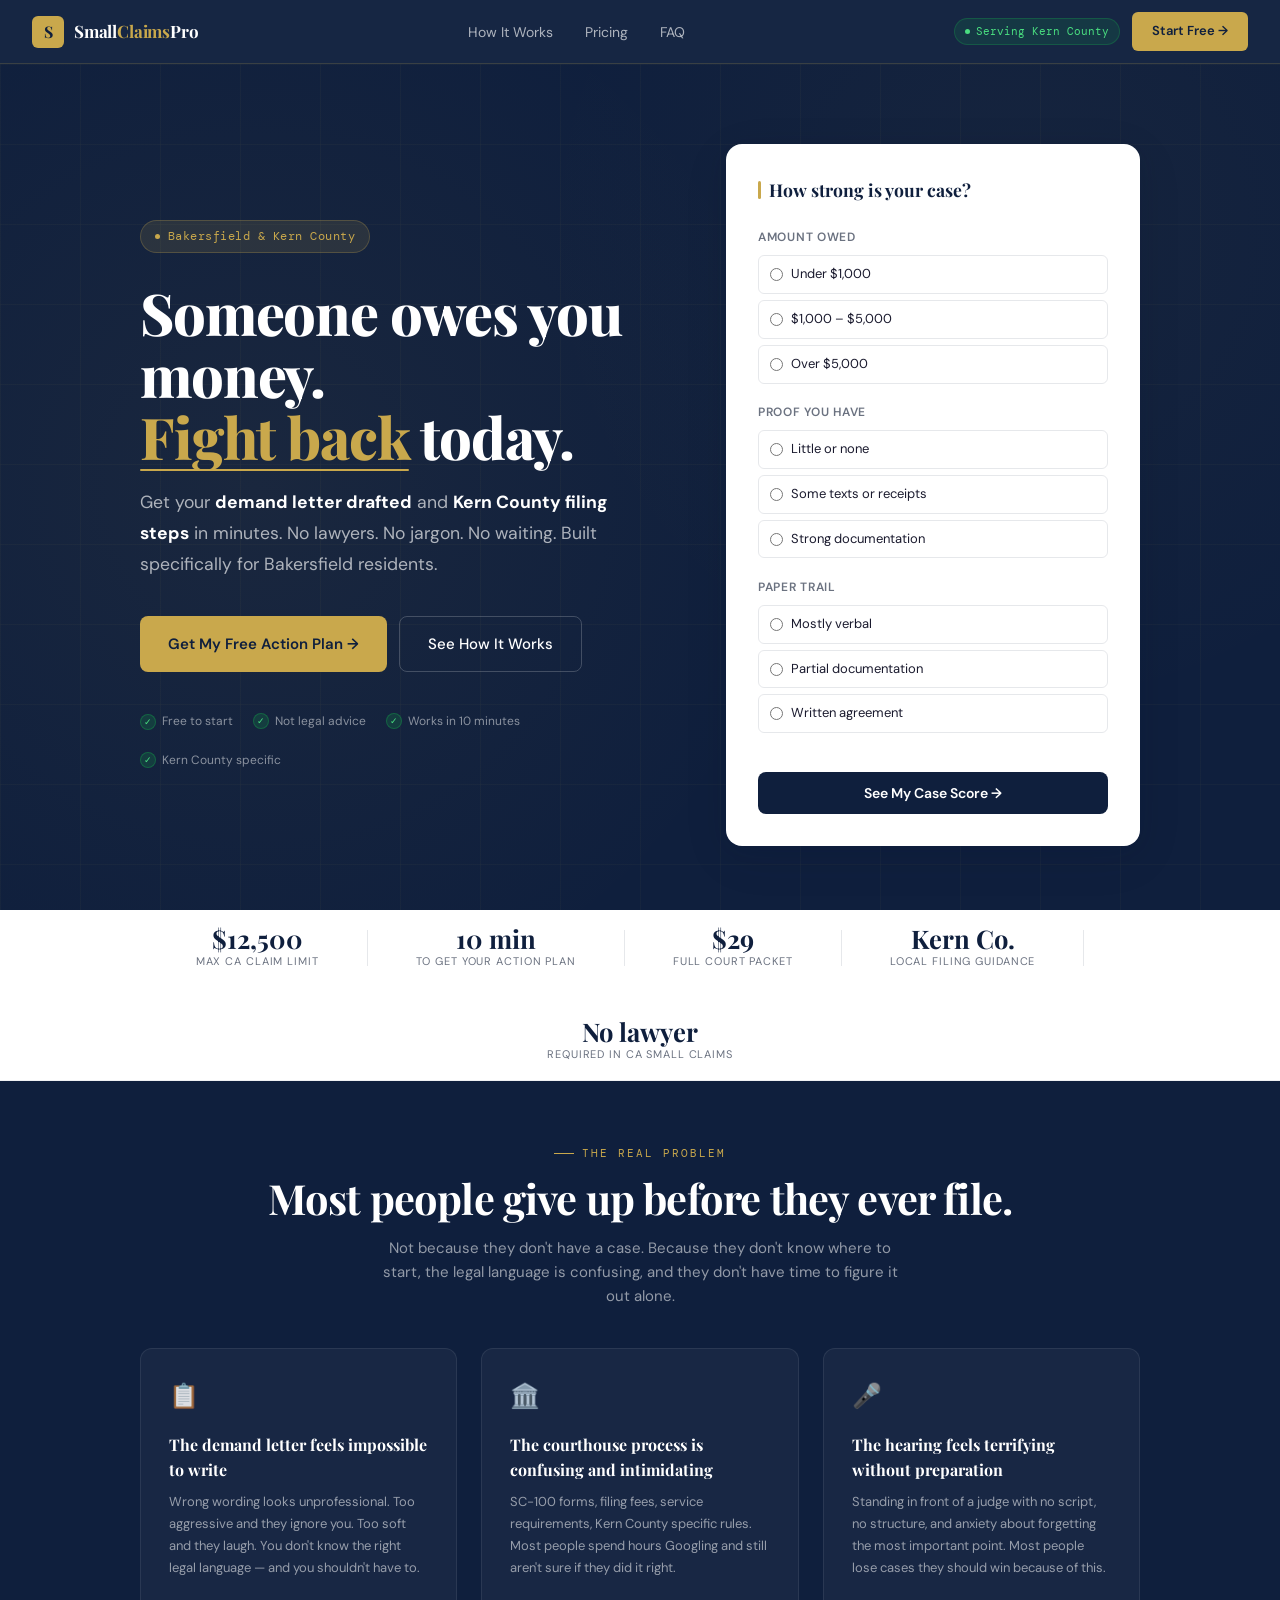
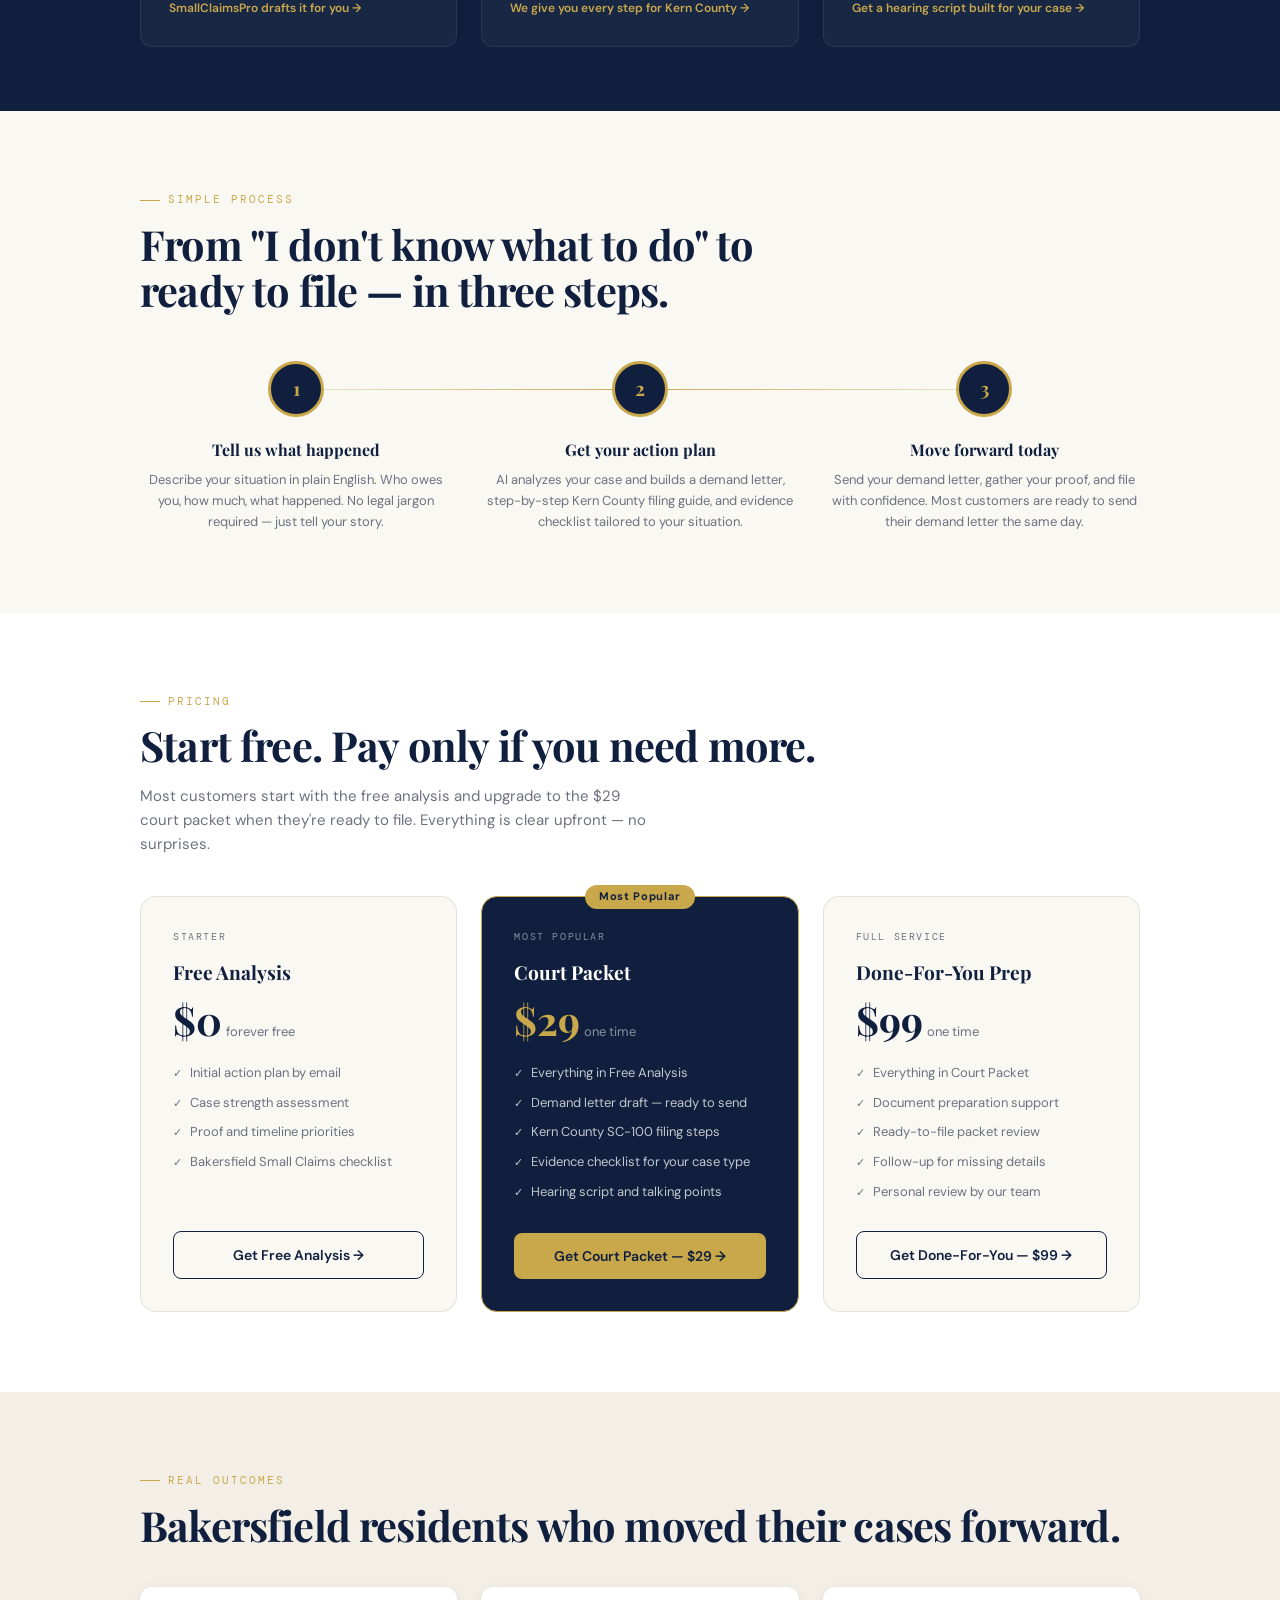
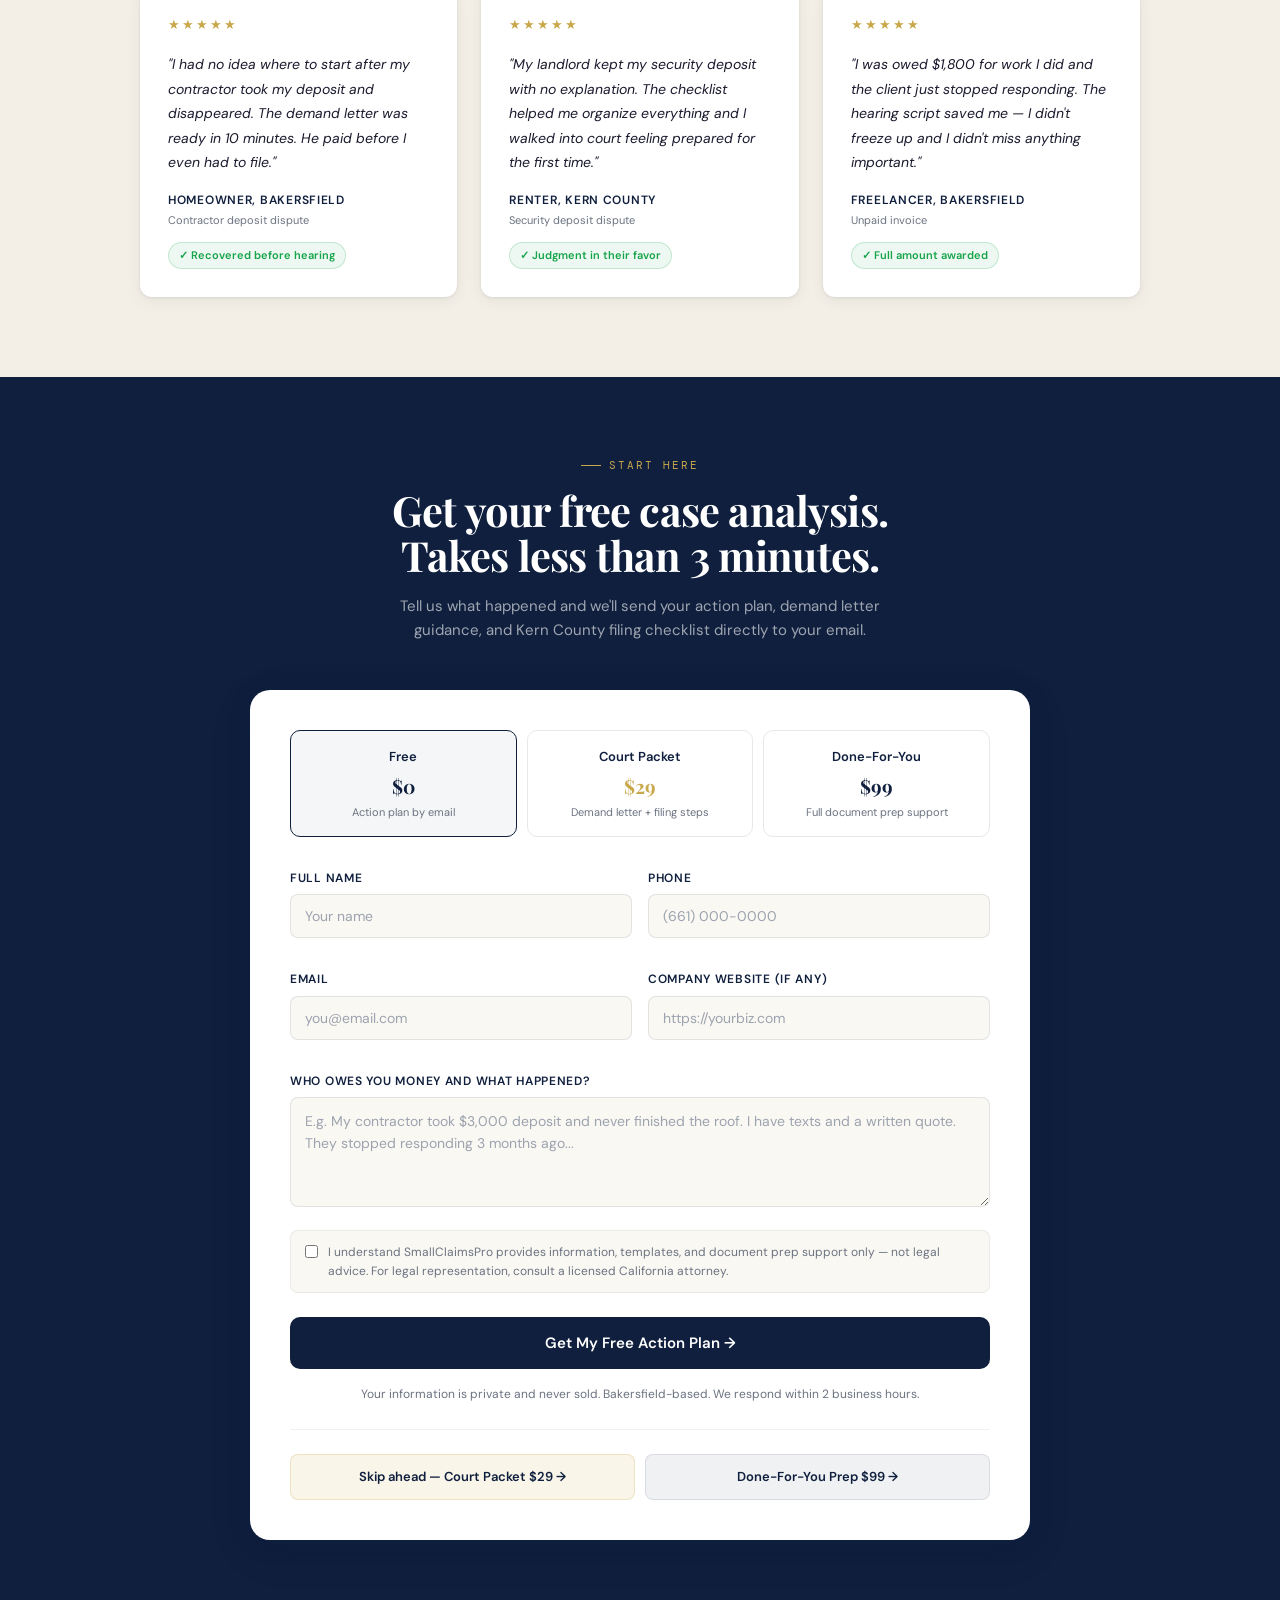
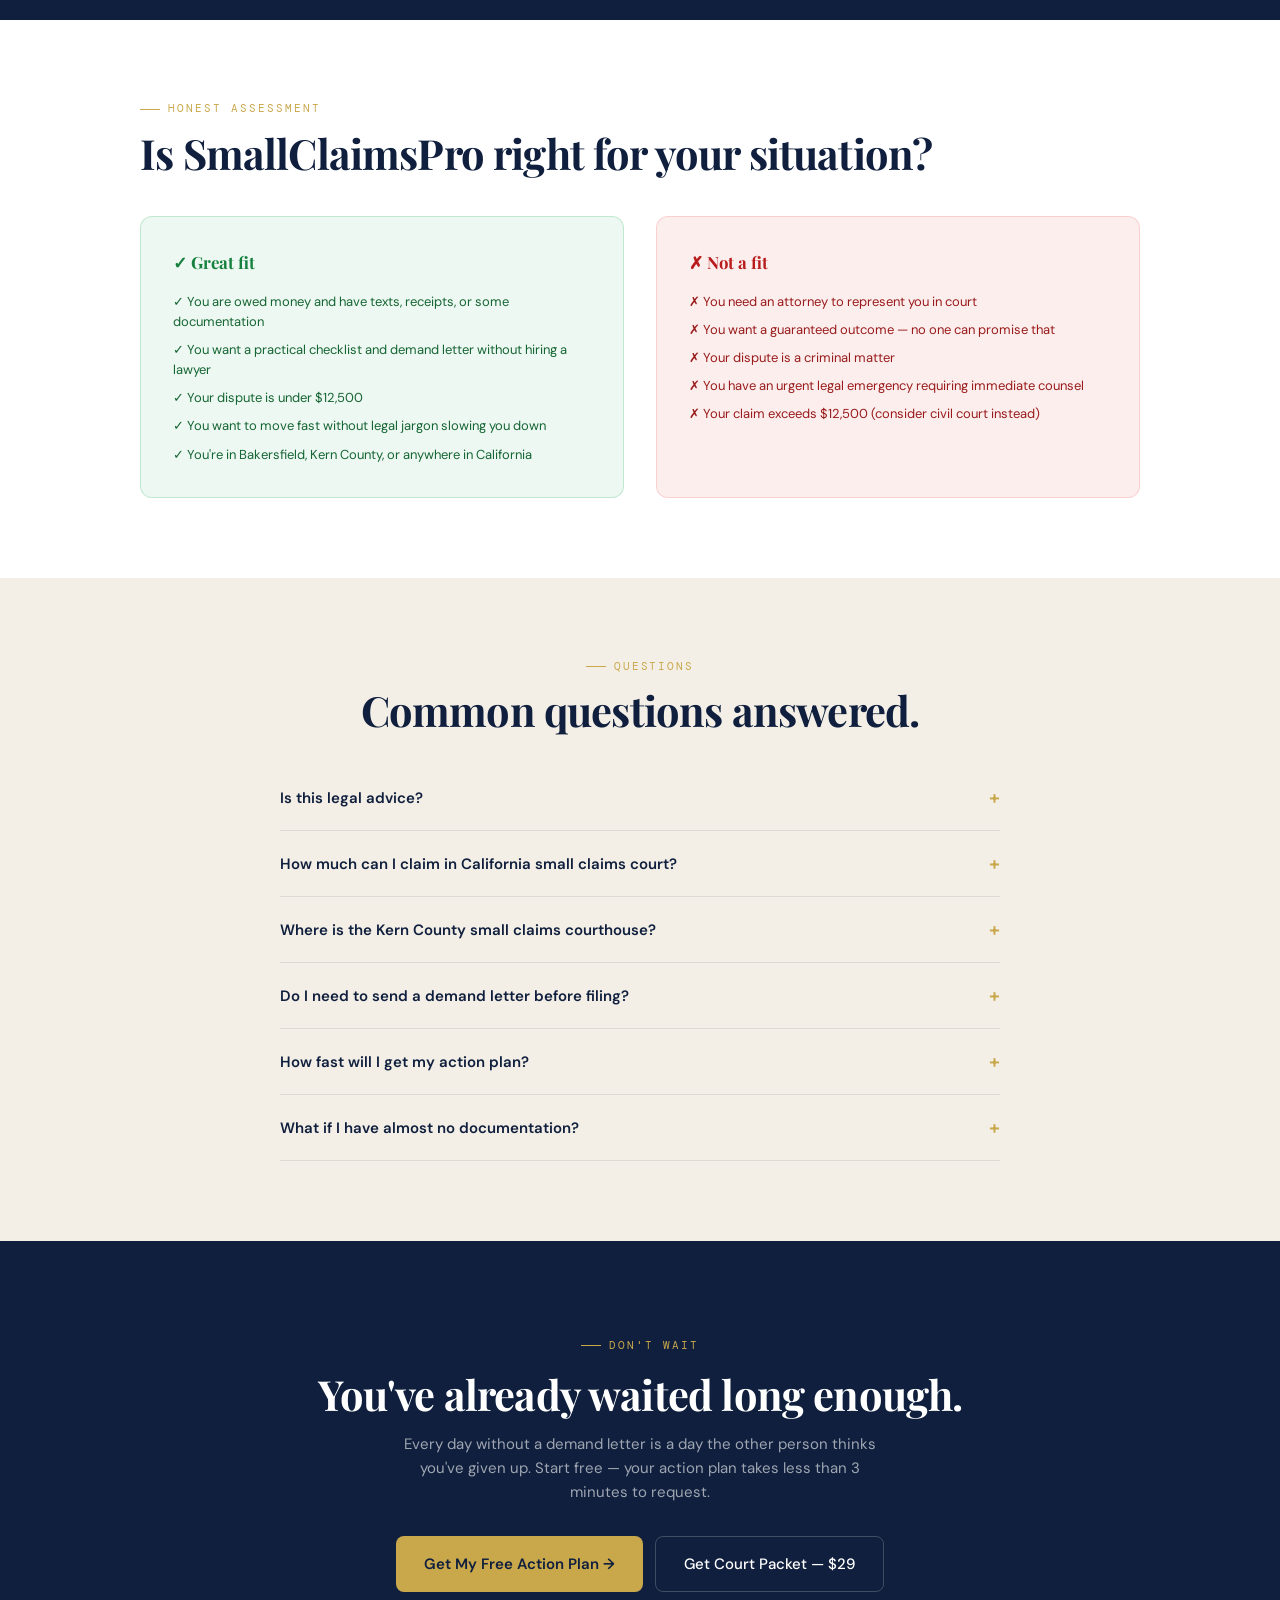
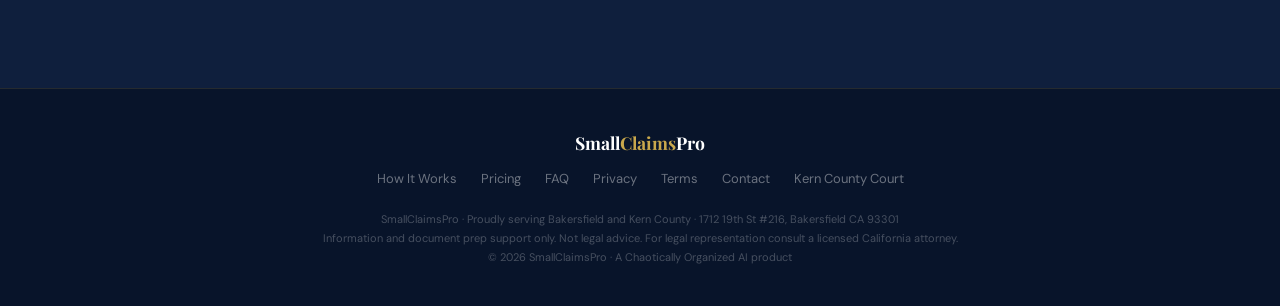
==== index.html @ ec12146b "SmallClaimsPro full site update" ====
<!DOCTYPE html>
<html lang="en">
<head>
<meta charset="UTF-8"/>
<meta name="viewport" content="width=device-width, initial-scale=1.0"/>
<title>SmallClaimsPro | Bakersfield Small Claims Help — Demand Letters & Court Prep</title>
<meta name="description" content="Get your demand letter drafted and Kern County small claims filing steps in minutes. Built for Bakersfield. No lawyers. No jargon. Starting free."/>
<link rel="preconnect" href="https://fonts.googleapis.com"/>
<link rel="preconnect" href="https://fonts.gstatic.com" crossorigin/>
<link href="https://fonts.googleapis.com/css2?family=Playfair+Display:wght@700;800&family=DM+Sans:wght@300;400;500;600&family=DM+Mono:wght@400;500&display=swap" rel="stylesheet"/>
<style>
:root{
  --navy:#0f1f3d;
  --navy2:#162847;
  --navy3:#1e3460;
  --gold:#c9a84c;
  --gold2:#e8c76a;
  --gold-dim:rgba(201,168,76,0.12);
  --gold-line:rgba(201,168,76,0.25);
  --cream:#faf8f3;
  --cream2:#f3efe6;
  --white:#ffffff;
  --text:#1a1a2e;
  --muted:#6b7280;
  --muted2:#9ca3af;
  --border:rgba(15,31,61,0.1);
  --border2:rgba(15,31,61,0.06);
  --red:#dc2626;
  --red-dim:rgba(220,38,38,0.08);
  --green:#16a34a;
  --green-dim:rgba(22,163,74,0.08);
  --serif:'Playfair Display',Georgia,serif;
  --sans:'DM Sans',sans-serif;
  --mono:'DM Mono',monospace;
  --shadow:0 1px 3px rgba(15,31,61,0.08),0 4px 16px rgba(15,31,61,0.06);
  --shadow-lg:0 4px 24px rgba(15,31,61,0.12),0 12px 48px rgba(15,31,61,0.08);
}
*{box-sizing:border-box;margin:0;padding:0;}
html{scroll-behavior:smooth;}
body{background:var(--cream);color:var(--text);font-family:var(--sans);font-size:16px;line-height:1.6;overflow-x:hidden;}

/* ── ANIMATIONS ── */
@keyframes fadeUp{from{opacity:0;transform:translateY(24px)}to{opacity:1;transform:translateY(0)}}
@keyframes fadeIn{from{opacity:0}to{opacity:1}}
@keyframes scaleIn{from{opacity:0;transform:scale(0.95)}to{opacity:1;transform:scale(1)}}
@keyframes pulse{0%,100%{opacity:1}50%{opacity:0.5}}
@keyframes countUp{from{opacity:0;transform:translateY(8px)}to{opacity:1;transform:translateY(0)}}
.fade-up{animation:fadeUp 0.7s ease forwards;}
.fade-up-2{animation:fadeUp 0.7s 0.15s ease both;}
.fade-up-3{animation:fadeUp 0.7s 0.3s ease both;}
.fade-up-4{animation:fadeUp 0.7s 0.45s ease both;}

/* ── NAV ── */
nav{
  position:sticky;top:0;z-index:100;
  background:rgba(15,31,61,0.97);
  backdrop-filter:blur(12px);
  padding:0 2rem;height:64px;
  display:flex;align-items:center;justify-content:space-between;
  border-bottom:1px solid rgba(201,168,76,0.2);
}
.nav-brand{display:flex;align-items:center;gap:10px;text-decoration:none;}
.nav-logo-mark{width:32px;height:32px;background:var(--gold);border-radius:6px;display:flex;align-items:center;justify-content:center;font-family:var(--serif);font-size:16px;font-weight:700;color:var(--navy);}
.nav-brand-text{font-family:var(--serif);font-size:17px;font-weight:700;color:white;letter-spacing:-0.01em;}
.nav-brand-text span{color:var(--gold);}
.nav-links{display:flex;gap:2rem;list-style:none;}
.nav-links a{color:rgba(255,255,255,0.65);font-size:14px;text-decoration:none;transition:color 0.2s;}
.nav-links a:hover{color:white;}
.nav-cta{background:var(--gold);color:var(--navy);padding:9px 20px;border-radius:6px;font-size:13px;font-weight:600;text-decoration:none;transition:background 0.2s,transform 0.15s;white-space:nowrap;}
.nav-cta:hover{background:var(--gold2);transform:translateY(-1px);}
.nav-pill{display:flex;align-items:center;gap:6px;background:rgba(22,163,74,0.15);border:1px solid rgba(22,163,74,0.3);padding:4px 10px;border-radius:20px;font-size:11px;color:#4ade80;font-family:var(--mono);}
.nav-pill-dot{width:5px;height:5px;border-radius:50%;background:#4ade80;animation:pulse 2s infinite;}

/* ── HERO ── */
.hero{
  background:var(--navy);
  min-height:92vh;
  display:flex;flex-direction:column;justify-content:center;
  padding:5rem 2rem 4rem;
  position:relative;overflow:hidden;
}
.hero-pattern{
  position:absolute;inset:0;
  background-image:radial-gradient(circle at 20% 50%, rgba(201,168,76,0.06) 0%,transparent 50%),
    radial-gradient(circle at 80% 20%, rgba(201,168,76,0.04) 0%,transparent 40%);
  pointer-events:none;
}
.hero-lines{
  position:absolute;inset:0;
  background-image:linear-gradient(rgba(201,168,76,0.04) 1px,transparent 1px),
    linear-gradient(90deg,rgba(201,168,76,0.04) 1px,transparent 1px);
  background-size:80px 80px;
  pointer-events:none;
}
.hero-inner{max-width:1000px;margin:0 auto;position:relative;z-index:2;display:grid;grid-template-columns:1.1fr 0.9fr;gap:5rem;align-items:center;}
.hero-left{}
.hero-tag{display:inline-flex;align-items:center;gap:8px;background:var(--gold-dim);border:1px solid var(--gold-line);padding:6px 14px;border-radius:20px;font-size:12px;color:var(--gold);font-family:var(--mono);margin-bottom:1.75rem;letter-spacing:0.04em;}
.hero-tag-dot{width:5px;height:5px;border-radius:50%;background:var(--gold);animation:pulse 2s infinite;}
h1{font-family:var(--serif);font-size:clamp(2.4rem,4.5vw,3.6rem);font-weight:800;line-height:1.08;letter-spacing:-0.02em;color:white;margin-bottom:1.25rem;}
h1 .gold{color:var(--gold);}
h1 .underline{position:relative;display:inline-block;}
h1 .underline::after{content:'';position:absolute;left:0;bottom:-4px;width:100%;height:2px;background:var(--gold);border-radius:1px;}
.hero-sub{font-size:1.1rem;color:rgba(255,255,255,0.65);max-width:480px;line-height:1.75;margin-bottom:2.25rem;}
.hero-sub strong{color:white;}
.hero-actions{display:flex;flex-wrap:wrap;gap:12px;margin-bottom:2.5rem;}
.btn-gold{background:var(--gold);color:var(--navy);padding:15px 28px;border-radius:8px;font-size:15px;font-weight:600;text-decoration:none;display:inline-flex;align-items:center;gap:8px;transition:all 0.2s;border:none;cursor:pointer;}
.btn-gold:hover{background:var(--gold2);transform:translateY(-2px);box-shadow:0 8px 24px rgba(201,168,76,0.35);}
.btn-outline{background:transparent;color:white;padding:15px 28px;border-radius:8px;font-size:15px;font-weight:500;text-decoration:none;display:inline-flex;align-items:center;gap:8px;transition:all 0.2s;border:1px solid rgba(255,255,255,0.2);}
.btn-outline:hover{border-color:rgba(255,255,255,0.5);background:rgba(255,255,255,0.06);}
.hero-trust{display:flex;flex-wrap:wrap;gap:1.25rem;}
.trust-badge{display:flex;align-items:center;gap:6px;font-size:12px;color:rgba(255,255,255,0.5);}
.trust-check{width:16px;height:16px;border-radius:50%;background:rgba(22,163,74,0.2);border:1px solid rgba(22,163,74,0.4);display:flex;align-items:center;justify-content:center;font-size:9px;color:#4ade80;flex-shrink:0;}

/* HERO RIGHT — CASE STRENGTH CARD */
.hero-right{}
.case-card{background:white;border-radius:16px;padding:2rem;box-shadow:var(--shadow-lg);}
.case-card-title{font-family:var(--serif);font-size:1.1rem;font-weight:700;color:var(--navy);margin-bottom:1.5rem;display:flex;align-items:center;gap:8px;}
.case-card-title::before{content:'';width:3px;height:18px;background:var(--gold);border-radius:2px;}
.quiz-q{margin-bottom:1.2rem;}
.quiz-label{font-size:12px;font-weight:600;color:var(--muted);text-transform:uppercase;letter-spacing:0.06em;margin-bottom:8px;}
.quiz-opts{display:flex;flex-direction:column;gap:6px;}
.quiz-opt{display:flex;align-items:center;gap:8px;padding:8px 11px;border:1px solid var(--border);border-radius:6px;cursor:pointer;transition:all 0.15s;font-size:13px;color:var(--text);}
.quiz-opt:hover{border-color:var(--navy3);background:rgba(15,31,61,0.03);}
.quiz-opt.selected{border-color:var(--navy);background:rgba(15,31,61,0.05);}
.quiz-opt input{accent-color:var(--navy);margin:0;}
.quiz-submit{width:100%;background:var(--navy);color:white;border:none;border-radius:8px;padding:12px;font-family:var(--sans);font-size:14px;font-weight:600;cursor:pointer;margin-top:1.2rem;transition:background 0.2s;}
.quiz-submit:hover{background:var(--navy3);}
.quiz-result{display:none;padding:1rem;background:var(--gold-dim);border:1px solid var(--gold-line);border-radius:8px;margin-top:1rem;text-align:center;}
.quiz-result .score-label{font-family:var(--serif);font-size:1.3rem;font-weight:700;color:var(--navy);margin-bottom:4px;}
.quiz-result p{font-size:13px;color:var(--muted);}
.quiz-result .proceed{display:inline-block;margin-top:10px;background:var(--gold);color:var(--navy);padding:9px 20px;border-radius:6px;font-size:13px;font-weight:600;text-decoration:none;transition:background 0.2s;}
.quiz-result .proceed:hover{background:var(--gold2);}

/* ── SOCIAL PROOF BANNER ── */
.proof-banner{background:white;border-bottom:1px solid var(--border2);padding:1rem 2rem;}
.proof-inner{max-width:1000px;margin:0 auto;display:flex;justify-content:center;align-items:center;gap:3rem;flex-wrap:wrap;}
.proof-stat{text-align:center;}
.proof-num{font-family:var(--serif);font-size:1.6rem;font-weight:700;color:var(--navy);line-height:1;}
.proof-lbl{font-size:11px;color:var(--muted);text-transform:uppercase;letter-spacing:0.08em;margin-top:2px;}
.proof-divider{width:1px;height:36px;background:var(--border);}

/* ── SHARED ── */
section{padding:5rem 2rem;}
.container{max-width:1000px;margin:0 auto;}
.section-eyebrow{font-family:var(--mono);font-size:11px;letter-spacing:0.18em;color:var(--gold);text-transform:uppercase;margin-bottom:0.75rem;display:flex;align-items:center;gap:8px;}
.section-eyebrow::before{content:'';width:20px;height:1px;background:var(--gold);}
h2{font-family:var(--serif);font-size:clamp(1.8rem,3.5vw,2.6rem);font-weight:700;line-height:1.1;letter-spacing:-0.02em;color:var(--navy);margin-bottom:1rem;}
h3{font-family:var(--serif);font-size:1.2rem;font-weight:700;color:var(--navy);margin-bottom:0.5rem;}

/* ── PAIN SECTION ── */
.pain-section{background:var(--navy);padding:4rem 2rem;}
.pain-grid{display:grid;grid-template-columns:repeat(3,1fr);gap:1.5rem;margin-top:2.5rem;}
.pain-card{background:rgba(255,255,255,0.04);border:1px solid rgba(255,255,255,0.08);border-radius:12px;padding:1.75rem;}
.pain-icon{font-size:1.5rem;margin-bottom:1rem;opacity:0.85;}
.pain-title{font-family:var(--serif);font-size:1rem;font-weight:700;color:white;margin-bottom:0.5rem;}
.pain-text{font-size:13px;color:rgba(255,255,255,0.55);line-height:1.7;}
.pain-arrow{margin-top:1.25rem;font-size:12px;color:var(--gold);font-weight:600;display:flex;align-items:center;gap:5px;}

/* ── HOW IT WORKS ── */
.how-section{background:var(--cream);}
.steps-timeline{display:grid;grid-template-columns:repeat(3,1fr);gap:2rem;margin-top:3rem;position:relative;}
.steps-timeline::before{content:'';position:absolute;top:28px;left:16%;right:16%;height:1px;background:linear-gradient(90deg,var(--gold-line),var(--gold),var(--gold-line));z-index:0;}
.timeline-step{text-align:center;position:relative;z-index:1;}
.step-circle{width:56px;height:56px;border-radius:50%;background:var(--navy);border:3px solid var(--gold);display:flex;align-items:center;justify-content:center;margin:0 auto 1.25rem;font-family:var(--serif);font-size:1.2rem;font-weight:700;color:var(--gold);}
.step-title{font-family:var(--serif);font-size:1rem;font-weight:700;color:var(--navy);margin-bottom:0.4rem;}
.step-desc{font-size:13px;color:var(--muted);line-height:1.65;}

/* ── PRICING ── */
.pricing-section{background:white;}
.pricing-grid{display:grid;grid-template-columns:repeat(3,1fr);gap:1.5rem;margin-top:2.5rem;}
.price-card{background:var(--cream);border:1px solid var(--border);border-radius:16px;padding:2rem;display:flex;flex-direction:column;transition:transform 0.2s,box-shadow 0.2s;}
.price-card:hover{transform:translateY(-4px);box-shadow:var(--shadow-lg);}
.price-card.featured{background:var(--navy);border-color:var(--gold);position:relative;}
.price-card.featured::before{content:'Most Popular';position:absolute;top:-12px;left:50%;transform:translateX(-50%);background:var(--gold);color:var(--navy);font-size:11px;font-weight:700;padding:3px 14px;border-radius:20px;letter-spacing:0.06em;white-space:nowrap;}
.price-tier{font-family:var(--mono);font-size:10px;letter-spacing:0.16em;text-transform:uppercase;color:var(--muted);margin-bottom:0.75rem;}
.price-card.featured .price-tier{color:rgba(255,255,255,0.5);}
.price-name{font-family:var(--serif);font-size:1.2rem;font-weight:700;color:var(--navy);margin-bottom:0.75rem;}
.price-card.featured .price-name{color:white;}
.price-amount{display:flex;align-items:baseline;gap:4px;margin-bottom:1.25rem;}
.price-dollar{font-family:var(--serif);font-size:2.5rem;font-weight:700;color:var(--navy);line-height:1;}
.price-card.featured .price-dollar{color:var(--gold);}
.price-period{font-size:13px;color:var(--muted);}
.price-card.featured .price-period{color:rgba(255,255,255,0.5);}
.price-features{list-style:none;display:flex;flex-direction:column;gap:9px;flex:1;margin-bottom:1.75rem;}
.price-features li{font-size:13px;display:flex;align-items:flex-start;gap:8px;}
.price-features li .pf-icon{flex-shrink:0;margin-top:2px;font-size:11px;}
.pf-yes{color:var(--green);}
.price-features li span{color:var(--muted);}
.price-card.featured .price-features li span{color:rgba(255,255,255,0.75);}
.price-cta{display:block;text-align:center;padding:12px;border-radius:8px;font-size:14px;font-weight:600;text-decoration:none;transition:all 0.2s;}
.price-cta-outline{border:1.5px solid var(--navy);color:var(--navy);}
.price-cta-outline:hover{background:var(--navy);color:white;}
.price-cta-gold{background:var(--gold);color:var(--navy);}
.price-cta-gold:hover{background:var(--gold2);transform:translateY(-1px);}
.price-cta-ghost{border:1.5px solid rgba(255,255,255,0.25);color:white;}
.price-cta-ghost:hover{background:rgba(255,255,255,0.1);}

/* ── OUTCOMES ── */
.outcomes-section{background:var(--cream2);}
.outcomes-grid{display:grid;grid-template-columns:repeat(3,1fr);gap:1.5rem;margin-top:2.5rem;}
.outcome-card{background:white;border-radius:12px;padding:1.75rem;box-shadow:var(--shadow);}
.outcome-stars{color:var(--gold);font-size:13px;letter-spacing:2px;margin-bottom:1rem;}
.outcome-text{font-size:14px;color:var(--text);line-height:1.75;margin-bottom:1rem;font-style:italic;}
.outcome-who{font-size:12px;font-weight:600;color:var(--navy);text-transform:uppercase;letter-spacing:0.06em;}
.outcome-type{font-size:11px;color:var(--muted);margin-top:2px;}
.outcome-result{display:inline-flex;align-items:center;gap:5px;margin-top:0.75rem;background:var(--green-dim);border:1px solid rgba(22,163,74,0.2);padding:4px 10px;border-radius:20px;font-size:11px;color:var(--green);font-weight:600;}

/* ── INTAKE / MAIN FORM ── */
.intake-section{background:var(--navy);padding:5rem 2rem;}
.intake-inner{max-width:780px;margin:0 auto;}
.intake-header{text-align:center;margin-bottom:3rem;}
.intake-header h2{color:white;}
.intake-header p{color:rgba(255,255,255,0.6);max-width:520px;margin:0 auto;font-size:15px;}
.intake-card{background:white;border-radius:20px;padding:2.5rem;box-shadow:var(--shadow-lg);}

/* TIER SELECT */
.tier-select{display:grid;grid-template-columns:repeat(3,1fr);gap:10px;margin-bottom:2rem;}
.tier-opt{border:1.5px solid var(--border);border-radius:10px;padding:1rem;cursor:pointer;transition:all 0.2s;text-align:center;}
.tier-opt:hover{border-color:var(--navy3);}
.tier-opt.active{border-color:var(--navy);background:rgba(15,31,61,0.04);}
.tier-opt.active.gold-tier{border-color:var(--gold);background:var(--gold-dim);}
.tier-opt-name{font-size:13px;font-weight:600;color:var(--navy);margin-bottom:3px;}
.tier-opt-price{font-family:var(--serif);font-size:1.2rem;font-weight:700;color:var(--navy);}
.tier-opt.gold-tier .tier-opt-price{color:var(--gold);}
.tier-opt-desc{font-size:11px;color:var(--muted);margin-top:3px;line-height:1.4;}

/* FORM FIELDS */
.form-row{display:grid;grid-template-columns:1fr 1fr;gap:1rem;margin-bottom:1rem;}
.form-group{margin-bottom:1rem;}
.form-group label{display:block;font-size:12px;font-weight:600;color:var(--navy);text-transform:uppercase;letter-spacing:0.06em;margin-bottom:6px;}
.form-group input,.form-group textarea,.form-group select{width:100%;background:var(--cream);border:1.5px solid var(--border);color:var(--text);font-family:var(--sans);font-size:14px;padding:12px 14px;border-radius:8px;outline:none;transition:border-color 0.2s;-webkit-appearance:none;}
.form-group input:focus,.form-group textarea:focus,.form-group select:focus{border-color:var(--navy);background:white;}
.form-group textarea{min-height:110px;resize:vertical;line-height:1.6;}
.form-group input::placeholder,.form-group textarea::placeholder{color:var(--muted2);}
.form-group select option{background:white;}
.legal-check{display:flex;align-items:flex-start;gap:10px;margin-bottom:1.5rem;padding:12px 14px;background:var(--cream);border-radius:8px;border:1px solid var(--border2);}
.legal-check input[type=checkbox]{accent-color:var(--navy);margin-top:2px;flex-shrink:0;}
.legal-check label{font-size:12px;color:var(--muted);line-height:1.55;cursor:pointer;}
.submit-btn{width:100%;background:var(--navy);color:white;border:none;border-radius:10px;padding:16px;font-family:var(--sans);font-size:15px;font-weight:600;cursor:pointer;transition:all 0.2s;display:flex;align-items:center;justify-content:center;gap:8px;}
.submit-btn:hover{background:var(--navy3);transform:translateY(-1px);box-shadow:0 8px 24px rgba(15,31,61,0.25);}
.form-note{text-align:center;font-size:12px;color:var(--muted);margin-top:1rem;line-height:1.6;}
.paid-shortcuts{display:grid;grid-template-columns:1fr 1fr;gap:10px;margin-top:1.5rem;padding-top:1.5rem;border-top:1px solid var(--border2);}
.shortcut-btn{display:flex;align-items:center;justify-content:center;gap:8px;padding:12px;border-radius:8px;font-size:13px;font-weight:600;text-decoration:none;text-align:center;transition:all 0.2s;}
.shortcut-gold{background:var(--gold-dim);border:1.5px solid var(--gold-line);color:var(--navy);}
.shortcut-gold:hover{background:var(--gold);color:var(--navy);}
.shortcut-navy{background:rgba(15,31,61,0.06);border:1.5px solid var(--border);color:var(--navy);}
.shortcut-navy:hover{background:var(--navy);color:white;}

/* SUCCESS */
.success-state{display:none;text-align:center;padding:2rem 1rem;}
.success-icon{width:64px;height:64px;border-radius:50%;background:var(--green-dim);border:2px solid rgba(22,163,74,0.3);display:flex;align-items:center;justify-content:center;margin:0 auto 1.25rem;font-size:1.5rem;}
.success-title{font-family:var(--serif);font-size:1.4rem;font-weight:700;color:var(--navy);margin-bottom:0.5rem;}
.success-sub{font-size:14px;color:var(--muted);line-height:1.65;max-width:400px;margin:0 auto 1.5rem;}

/* ── RIGHT FOR YOU ── */
.fit-section{background:white;}
.fit-grid{display:grid;grid-template-columns:1fr 1fr;gap:2rem;margin-top:2.5rem;}
.fit-col{padding:2rem;border-radius:12px;}
.fit-yes{background:var(--green-dim);border:1px solid rgba(22,163,74,0.2);}
.fit-no{background:var(--red-dim);border:1px solid rgba(220,38,38,0.15);}
.fit-title{font-family:var(--serif);font-size:1.05rem;font-weight:700;margin-bottom:1rem;display:flex;align-items:center;gap:8px;}
.fit-yes .fit-title{color:#15803d;}
.fit-no .fit-title{color:#b91c1c;}
.fit-list{list-style:none;display:flex;flex-direction:column;gap:8px;}
.fit-list li{font-size:13px;display:flex;align-items:flex-start;gap:8px;line-height:1.55;}
.fit-yes .fit-list li{color:#166534;}
.fit-no .fit-list li{color:#991b1b;}

/* ── FAQ ── */
.faq-section{background:var(--cream2);}
.faq-list{max-width:720px;margin:2rem auto 0;}
.faq-item{border-bottom:1px solid var(--border);overflow:hidden;}
.faq-q{width:100%;text-align:left;background:none;border:none;padding:1.25rem 0;font-family:var(--sans);font-size:15px;font-weight:600;color:var(--navy);cursor:pointer;display:flex;justify-content:space-between;align-items:center;gap:1rem;}
.faq-toggle{color:var(--gold);font-size:1.2rem;flex-shrink:0;transition:transform 0.25s;}
.faq-item.open .faq-toggle{transform:rotate(45deg);}
.faq-a{max-height:0;overflow:hidden;transition:max-height 0.35s ease;}
.faq-item.open .faq-a{max-height:300px;}
.faq-a-inner{padding-bottom:1.25rem;font-size:14px;color:var(--muted);line-height:1.75;}
.faq-a-inner a{color:var(--navy);text-decoration:underline;}

/* ── FINAL CTA ── */
.final-cta{background:var(--navy);padding:6rem 2rem;text-align:center;}
.final-cta h2{color:white;margin-bottom:1rem;}
.final-cta p{color:rgba(255,255,255,0.6);max-width:480px;margin:0 auto 2rem;font-size:15px;}
.final-cta-actions{display:flex;justify-content:center;flex-wrap:wrap;gap:12px;}

/* ── FOOTER ── */
footer{background:#08142a;padding:2.5rem 2rem;text-align:center;border-top:1px solid rgba(201,168,76,0.15);}
.footer-brand{font-family:var(--serif);font-size:1.1rem;font-weight:700;color:white;margin-bottom:0.75rem;}
.footer-brand span{color:var(--gold);}
.footer-links{display:flex;justify-content:center;flex-wrap:wrap;gap:1.5rem;margin-bottom:1.25rem;}
.footer-links a{font-size:13px;color:rgba(255,255,255,0.4);text-decoration:none;transition:color 0.2s;}
.footer-links a:hover{color:var(--gold);}
footer p{font-size:11px;color:rgba(255,255,255,0.25);line-height:1.7;}

/* ── MOBILE ── */
@media(max-width:768px){
  nav .nav-links{display:none;}
  .hero-inner{grid-template-columns:1fr;}
  .hero-right{display:none;}
  .pain-grid,.pricing-grid,.outcomes-grid,.steps-timeline{grid-template-columns:1fr;}
  .steps-timeline::before{display:none;}
  .fit-grid,.form-row,.paid-shortcuts,.tier-select{grid-template-columns:1fr;}
  .proof-divider{display:none;}
  .proof-inner{gap:1.5rem;}
}
</style>
</head>
<body>

<!-- NAV -->
<nav>
  <a href="#" class="nav-brand">
    <div class="nav-logo-mark">S</div>
    <span class="nav-brand-text">Small<span>Claims</span>Pro</span>
  </a>
  <ul class="nav-links">
    <li><a href="#how-it-works">How It Works</a></li>
    <li><a href="#pricing">Pricing</a></li>
    <li><a href="#faq">FAQ</a></li>
  </ul>
  <div style="display:flex;align-items:center;gap:12px;">
    <div class="nav-pill"><span class="nav-pill-dot"></span>Serving Kern County</div>
    <a href="#intake" class="nav-cta">Start Free →</a>
  </div>
</nav>

<!-- HERO -->
<section class="hero">
  <div class="hero-pattern"></div>
  <div class="hero-lines"></div>
  <div class="hero-inner">
    <div class="hero-left">
      <div class="hero-tag fade-up"><span class="hero-tag-dot"></span>Bakersfield & Kern County</div>
      <h1 class="fade-up-2">Someone owes you money.<br><span class="underline gold">Fight back</span> today.</h1>
      <p class="hero-sub fade-up-3">Get your <strong>demand letter drafted</strong> and <strong>Kern County filing steps</strong> in minutes. No lawyers. No jargon. No waiting. Built specifically for Bakersfield residents.</p>
      <div class="hero-actions fade-up-4">
        <a href="#intake" class="btn-gold">Get My Free Action Plan →</a>
        <a href="#how-it-works" class="btn-outline">See How It Works</a>
      </div>
      <div class="hero-trust fade-up-4">
        <div class="trust-badge"><div class="trust-check">✓</div>Free to start</div>
        <div class="trust-badge"><div class="trust-check">✓</div>Not legal advice</div>
        <div class="trust-badge"><div class="trust-check">✓</div>Works in 10 minutes</div>
        <div class="trust-badge"><div class="trust-check">✓</div>Kern County specific</div>
      </div>
    </div>

    <div class="hero-right fade-up-3">
      <div class="case-card">
        <div class="case-card-title">How strong is your case?</div>
        <div id="quiz-form">
          <div class="quiz-q">
            <div class="quiz-label">Amount owed</div>
            <div class="quiz-opts">
              <label class="quiz-opt"><input type="radio" name="amount" value="1"/> <span>Under $1,000</span></label>
              <label class="quiz-opt"><input type="radio" name="amount" value="2"/> <span>$1,000 – $5,000</span></label>
              <label class="quiz-opt"><input type="radio" name="amount" value="3"/> <span>Over $5,000</span></label>
            </div>
          </div>
          <div class="quiz-q">
            <div class="quiz-label">Proof you have</div>
            <div class="quiz-opts">
              <label class="quiz-opt"><input type="radio" name="proof" value="1"/> <span>Little or none</span></label>
              <label class="quiz-opt"><input type="radio" name="proof" value="2"/> <span>Some texts or receipts</span></label>
              <label class="quiz-opt"><input type="radio" name="proof" value="3"/> <span>Strong documentation</span></label>
            </div>
          </div>
          <div class="quiz-q">
            <div class="quiz-label">Paper trail</div>
            <div class="quiz-opts">
              <label class="quiz-opt"><input type="radio" name="trail" value="1"/> <span>Mostly verbal</span></label>
              <label class="quiz-opt"><input type="radio" name="trail" value="2"/> <span>Partial documentation</span></label>
              <label class="quiz-opt"><input type="radio" name="trail" value="3"/> <span>Written agreement</span></label>
            </div>
          </div>
          <button class="quiz-submit" onclick="runQuiz()">See My Case Score →</button>
        </div>
        <div class="quiz-result" id="quiz-result">
          <div class="score-label" id="quiz-score-label">Strong Case</div>
          <p id="quiz-score-sub">You have solid grounds. Here's your next move.</p>
          <a href="#intake" class="proceed">Get My Action Plan →</a>
        </div>
      </div>
    </div>
  </div>
</section>

<!-- PROOF BANNER -->
<div class="proof-banner">
  <div class="proof-inner">
    <div class="proof-stat"><div class="proof-num">$12,500</div><div class="proof-lbl">Max CA claim limit</div></div>
    <div class="proof-divider"></div>
    <div class="proof-stat"><div class="proof-num">10 min</div><div class="proof-lbl">To get your action plan</div></div>
    <div class="proof-divider"></div>
    <div class="proof-stat"><div class="proof-num">$29</div><div class="proof-lbl">Full court packet</div></div>
    <div class="proof-divider"></div>
    <div class="proof-stat"><div class="proof-num">Kern Co.</div><div class="proof-lbl">Local filing guidance</div></div>
    <div class="proof-divider"></div>
    <div class="proof-stat"><div class="proof-num">No lawyer</div><div class="proof-lbl">Required in CA small claims</div></div>
  </div>
</div>

<!-- PAIN SECTION -->
<section class="pain-section">
  <div class="container">
    <div class="section-eyebrow" style="color:var(--gold);justify-content:center;">The real problem</div>
    <h2 style="color:white;text-align:center;">Most people give up before they ever file.</h2>
    <p style="color:rgba(255,255,255,0.55);text-align:center;max-width:520px;margin:0 auto;font-size:15px;">Not because they don't have a case. Because they don't know where to start, the legal language is confusing, and they don't have time to figure it out alone.</p>
    <div class="pain-grid">
      <div class="pain-card">
        <div class="pain-icon">📋</div>
        <div class="pain-title">The demand letter feels impossible to write</div>
        <p class="pain-text">Wrong wording looks unprofessional. Too aggressive and they ignore you. Too soft and they laugh. You don't know the right legal language — and you shouldn't have to.</p>
        <div class="pain-arrow">SmallClaimsPro drafts it for you →</div>
      </div>
      <div class="pain-card">
        <div class="pain-icon">🏛️</div>
        <div class="pain-title">The courthouse process is confusing and intimidating</div>
        <p class="pain-text">SC-100 forms, filing fees, service requirements, Kern County specific rules. Most people spend hours Googling and still aren't sure if they did it right.</p>
        <div class="pain-arrow">We give you every step for Kern County →</div>
      </div>
      <div class="pain-card">
        <div class="pain-icon">🎤</div>
        <div class="pain-title">The hearing feels terrifying without preparation</div>
        <p class="pain-text">Standing in front of a judge with no script, no structure, and anxiety about forgetting the most important point. Most people lose cases they should win because of this.</p>
        <div class="pain-arrow">Get a hearing script built for your case →</div>
      </div>
    </div>
  </div>
</section>

<!-- HOW IT WORKS -->
<section class="how-section" id="how-it-works">
  <div class="container">
    <div class="section-eyebrow">Simple process</div>
    <h2>From "I don't know what to do" to<br>ready to file — in three steps.</h2>
    <div class="steps-timeline">
      <div class="timeline-step">
        <div class="step-circle">1</div>
        <div class="step-title">Tell us what happened</div>
        <p class="step-desc">Describe your situation in plain English. Who owes you, how much, what happened. No legal jargon required — just tell your story.</p>
      </div>
      <div class="timeline-step">
        <div class="step-circle">2</div>
        <div class="step-title">Get your action plan</div>
        <p class="step-desc">AI analyzes your case and builds a demand letter, step-by-step Kern County filing guide, and evidence checklist tailored to your situation.</p>
      </div>
      <div class="timeline-step">
        <div class="step-circle">3</div>
        <div class="step-title">Move forward today</div>
        <p class="step-desc">Send your demand letter, gather your proof, and file with confidence. Most customers are ready to send their demand letter the same day.</p>
      </div>
    </div>
  </div>
</section>

<!-- PRICING -->
<section class="pricing-section" id="pricing">
  <div class="container">
    <div class="section-eyebrow">Pricing</div>
    <h2>Start free. Pay only if you need more.</h2>
    <p style="color:var(--muted);max-width:520px;font-size:15px;">Most customers start with the free analysis and upgrade to the $29 court packet when they're ready to file. Everything is clear upfront — no surprises.</p>
    <div class="pricing-grid">

      <div class="price-card">
        <div class="price-tier">Starter</div>
        <div class="price-name">Free Analysis</div>
        <div class="price-amount"><span class="price-dollar">$0</span><span class="price-period">forever free</span></div>
        <ul class="price-features">
          <li><span class="pf-icon pf-yes">✓</span><span>Initial action plan by email</span></li>
          <li><span class="pf-icon pf-yes">✓</span><span>Case strength assessment</span></li>
          <li><span class="pf-icon pf-yes">✓</span><span>Proof and timeline priorities</span></li>
          <li><span class="pf-icon pf-yes">✓</span><span>Bakersfield Small Claims checklist</span></li>
        </ul>
        <a href="#intake" class="price-cta price-cta-outline">Get Free Analysis →</a>
      </div>

      <div class="price-card featured">
        <div class="price-tier">Most Popular</div>
        <div class="price-name">Court Packet</div>
        <div class="price-amount"><span class="price-dollar">$29</span><span class="price-period">one time</span></div>
        <ul class="price-features">
          <li><span class="pf-icon pf-yes">✓</span><span>Everything in Free Analysis</span></li>
          <li><span class="pf-icon pf-yes">✓</span><span>Demand letter draft — ready to send</span></li>
          <li><span class="pf-icon pf-yes">✓</span><span>Kern County SC-100 filing steps</span></li>
          <li><span class="pf-icon pf-yes">✓</span><span>Evidence checklist for your case type</span></li>
          <li><span class="pf-icon pf-yes">✓</span><span>Hearing script and talking points</span></li>
        </ul>
        <a href="https://square.link/u/Y6Wb0XPx" target="_blank" class="price-cta price-cta-gold">Get Court Packet — $29 →</a>
      </div>

      <div class="price-card">
        <div class="price-tier">Full Service</div>
        <div class="price-name">Done-For-You Prep</div>
        <div class="price-amount"><span class="price-dollar">$99</span><span class="price-period">one time</span></div>
        <ul class="price-features">
          <li><span class="pf-icon pf-yes">✓</span><span>Everything in Court Packet</span></li>
          <li><span class="pf-icon pf-yes">✓</span><span>Document preparation support</span></li>
          <li><span class="pf-icon pf-yes">✓</span><span>Ready-to-file packet review</span></li>
          <li><span class="pf-icon pf-yes">✓</span><span>Follow-up for missing details</span></li>
          <li><span class="pf-icon pf-yes">✓</span><span>Personal review by our team</span></li>
        </ul>
        <a href="https://square.link/u/vSbyYSIn" target="_blank" class="price-cta price-cta-outline">Get Done-For-You — $99 →</a>
      </div>
    </div>
  </div>
</section>

<!-- OUTCOMES -->
<section class="outcomes-section">
  <div class="container">
    <div class="section-eyebrow">Real outcomes</div>
    <h2>Bakersfield residents who moved their cases forward.</h2>
    <div class="outcomes-grid">
      <div class="outcome-card">
        <div class="outcome-stars">★★★★★</div>
        <p class="outcome-text">"I had no idea where to start after my contractor took my deposit and disappeared. The demand letter was ready in 10 minutes. He paid before I even had to file."</p>
        <div class="outcome-who">Homeowner, Bakersfield</div>
        <div class="outcome-type">Contractor deposit dispute</div>
        <div class="outcome-result">✓ Recovered before hearing</div>
      </div>
      <div class="outcome-card">
        <div class="outcome-stars">★★★★★</div>
        <p class="outcome-text">"My landlord kept my security deposit with no explanation. The checklist helped me organize everything and I walked into court feeling prepared for the first time."</p>
        <div class="outcome-who">Renter, Kern County</div>
        <div class="outcome-type">Security deposit dispute</div>
        <div class="outcome-result">✓ Judgment in their favor</div>
      </div>
      <div class="outcome-card">
        <div class="outcome-stars">★★★★★</div>
        <p class="outcome-text">"I was owed $1,800 for work I did and the client just stopped responding. The hearing script saved me — I didn't freeze up and I didn't miss anything important."</p>
        <div class="outcome-who">Freelancer, Bakersfield</div>
        <div class="outcome-type">Unpaid invoice</div>
        <div class="outcome-result">✓ Full amount awarded</div>
      </div>
    </div>
  </div>
</section>

<!-- MAIN INTAKE FORM -->
<section class="intake-section" id="intake">
  <div class="intake-inner">
    <div class="intake-header">
      <div class="section-eyebrow" style="justify-content:center;color:var(--gold);">Start here</div>
      <h2>Get your free case analysis.<br>Takes less than 3 minutes.</h2>
      <p>Tell us what happened and we'll send your action plan, demand letter guidance, and Kern County filing checklist directly to your email.</p>
    </div>

    <div class="intake-card">
      <div id="intake-form-wrap">
        <div class="tier-select" id="tier-select">
          <div class="tier-opt active" onclick="selectTier(this,'free')">
            <div class="tier-opt-name">Free</div>
            <div class="tier-opt-price">$0</div>
            <div class="tier-opt-desc">Action plan by email</div>
          </div>
          <div class="tier-opt gold-tier" onclick="selectTier(this,'court')">
            <div class="tier-opt-name">Court Packet</div>
            <div class="tier-opt-price">$29</div>
            <div class="tier-opt-desc">Demand letter + filing steps</div>
          </div>
          <div class="tier-opt" onclick="selectTier(this,'prep')">
            <div class="tier-opt-name">Done-For-You</div>
            <div class="tier-opt-price">$99</div>
            <div class="tier-opt-desc">Full document prep support</div>
          </div>
        </div>

        <form id="intake-form" action="https://formspree.io/f/mrezgngr" method="POST" onsubmit="handleIntake(event)">
          <input type="hidden" name="form_type" value="smallclaimspro_intake"/>
          <input type="hidden" name="selected_tier" id="selected-tier" value="free"/>
          <input type="hidden" name="_next" value="https://smallclaimspro.netlify.app/thank-you"/>
          <input type="hidden" name="_cc" value="chaoticallyorganizedai@gmail.com"/>
          <input type="hidden" name="_subject" value="New SmallClaimsPro Submission"/>

          <div class="form-row">
            <div class="form-group"><label>Full Name</label><input type="text" name="full_name" placeholder="Your name" required/></div>
            <div class="form-group"><label>Phone</label><input type="tel" name="phone" placeholder="(661) 000-0000"/></div>
          </div>
          <div class="form-row">
            <div class="form-group"><label>Email</label><input type="email" name="email" placeholder="you@email.com" required/></div>
            <div class="form-group"><label>Company Website (if any)</label><input type="url" name="company_website" placeholder="https://yourbiz.com"/></div>
          </div>
          <div class="form-group">
            <label>Who owes you money and what happened?</label>
            <textarea name="situation" placeholder="E.g. My contractor took $3,000 deposit and never finished the roof. I have texts and a written quote. They stopped responding 3 months ago..." required></textarea>
          </div>
          <div class="legal-check">
            <input type="checkbox" id="legal-agree" required/>
            <label for="legal-agree">I understand SmallClaimsPro provides information, templates, and document prep support only — not legal advice. For legal representation, consult a licensed California attorney.</label>
          </div>
          <button type="submit" class="submit-btn" id="submit-btn">
            <span id="submit-text">Get My Free Action Plan →</span>
          </button>
          <p class="form-note">Your information is private and never sold. Bakersfield-based. We respond within 2 business hours.</p>
        </form>

        <div class="paid-shortcuts">
          <a href="https://square.link/u/Y6Wb0XPx" target="_blank" class="shortcut-btn shortcut-gold">Skip ahead — Court Packet $29 →</a>
          <a href="https://square.link/u/vSbyYSIn" target="_blank" class="shortcut-btn shortcut-navy">Done-For-You Prep $99 →</a>
        </div>
      </div>

      <div class="success-state" id="success-state">
        <div class="success-icon">✓</div>
        <div class="success-title">You're in motion.</div>
        <p class="success-sub">Your action plan is on its way to your inbox. Check your email in the next few minutes — including spam just in case. Jason reviews every submission personally.</p>
        <a href="https://square.link/u/Y6Wb0XPx" target="_blank" style="display:inline-block;margin-top:0.5rem;background:var(--gold);color:var(--navy);padding:12px 24px;border-radius:8px;font-weight:600;text-decoration:none;font-size:14px;">Want faster results? Get the $29 Court Packet →</a>
      </div>
    </div>
  </div>
</section>

<!-- RIGHT FOR YOU -->
<section class="fit-section">
  <div class="container">
    <div class="section-eyebrow">Honest assessment</div>
    <h2>Is SmallClaimsPro right for your situation?</h2>
    <div class="fit-grid">
      <div class="fit-col fit-yes">
        <div class="fit-title">✓ Great fit</div>
        <ul class="fit-list">
          <li>✓ You are owed money and have texts, receipts, or some documentation</li>
          <li>✓ You want a practical checklist and demand letter without hiring a lawyer</li>
          <li>✓ Your dispute is under $12,500</li>
          <li>✓ You want to move fast without legal jargon slowing you down</li>
          <li>✓ You're in Bakersfield, Kern County, or anywhere in California</li>
        </ul>
      </div>
      <div class="fit-col fit-no">
        <div class="fit-title">✗ Not a fit</div>
        <ul class="fit-list">
          <li>✗ You need an attorney to represent you in court</li>
          <li>✗ You want a guaranteed outcome — no one can promise that</li>
          <li>✗ Your dispute is a criminal matter</li>
          <li>✗ You have an urgent legal emergency requiring immediate counsel</li>
          <li>✗ Your claim exceeds $12,500 (consider civil court instead)</li>
        </ul>
      </div>
    </div>
  </div>
</section>

<!-- FAQ -->
<section class="faq-section" id="faq">
  <div class="container">
    <div class="section-eyebrow" style="justify-content:center;">Questions</div>
    <h2 style="text-align:center;">Common questions answered.</h2>
    <div class="faq-list">
      <div class="faq-item">
        <button class="faq-q" onclick="toggleFaq(this)">Is this legal advice? <span class="faq-toggle">+</span></button>
        <div class="faq-a"><div class="faq-a-inner">No. SmallClaimsPro provides educational information, templates, and document preparation support only. It is not a law firm and does not provide legal advice. If you need legal representation, consult a licensed California attorney. For most small claims cases in California, lawyers cannot represent parties at trial anyway — you're on your own in the courtroom regardless.</div></div>
      </div>
      <div class="faq-item">
        <button class="faq-q" onclick="toggleFaq(this)">How much can I claim in California small claims court? <span class="faq-toggle">+</span></button>
        <div class="faq-a"><div class="faq-a-inner">Individuals can generally claim up to $12,500 in California small claims. Businesses are limited to $6,250. You can file up to two claims per year exceeding $2,500. Always verify the current limit at <a href="https://www.kern.courts.ca.gov/divisions/small-claims" target="_blank">kern.courts.ca.gov</a> before filing as limits can change.</div></div>
      </div>
      <div class="faq-item">
        <button class="faq-q" onclick="toggleFaq(this)">Where is the Kern County small claims courthouse? <span class="faq-toggle">+</span></button>
        <div class="faq-a"><div class="faq-a-inner">The Kern County Superior Court handles small claims at 1415 Truxtun Avenue, Bakersfield, CA 93301. Filing hours are Monday–Friday 8am–4pm. Filing fees range from $30 to $75 depending on your claim amount. The court clerk's office can answer procedural questions — they're required to assist you.</div></div>
      </div>
      <div class="faq-item">
        <button class="faq-q" onclick="toggleFaq(this)">Do I need to send a demand letter before filing? <span class="faq-toggle">+</span></button>
        <div class="faq-a"><div class="faq-a-inner">California doesn't legally require a demand letter before filing small claims, but judges expect to see that you tried to resolve the dispute first. A certified demand letter strengthens your case significantly and often results in payment before you ever need to step into a courtroom. SmallClaimsPro drafts this letter for you.</div></div>
      </div>
      <div class="faq-item">
        <button class="faq-q" onclick="toggleFaq(this)">How fast will I get my action plan? <span class="faq-toggle">+</span></button>
        <div class="faq-a"><div class="faq-a-inner">Free analysis submissions receive a response within 2 business hours during the day. Jason reviews every submission personally and sends a customized plan — not a template. Paid court packets ($29) are delivered within the same timeframe with your demand letter already drafted.</div></div>
      </div>
      <div class="faq-item">
        <button class="faq-q" onclick="toggleFaq(this)">What if I have almost no documentation? <span class="faq-toggle">+</span></button>
        <div class="faq-a"><div class="faq-a-inner">Submit your case anyway. We'll tell you exactly what evidence you do have, what can still be recovered (bank records, screenshots, witnesses), and what your realistic chances look like. Cases with minimal documentation can still succeed — the action plan will tell you what to focus on to strengthen your position before filing.</div></div>
      </div>
    </div>
  </div>
</section>

<!-- FINAL CTA -->
<section class="final-cta">
  <div class="section-eyebrow" style="justify-content:center;margin-bottom:1rem;">Don't wait</div>
  <h2 style="color:white;">You've already waited long enough.</h2>
  <p>Every day without a demand letter is a day the other person thinks you've given up. Start free — your action plan takes less than 3 minutes to request.</p>
  <div class="final-cta-actions">
    <a href="#intake" class="btn-gold">Get My Free Action Plan →</a>
    <a href="https://square.link/u/Y6Wb0XPx" target="_blank" class="btn-outline">Get Court Packet — $29</a>
  </div>
</section>

<!-- FOOTER -->
<footer>
  <div class="footer-brand">Small<span>Claims</span>Pro</div>
  <div class="footer-links">
    <a href="#how-it-works">How It Works</a>
    <a href="#pricing">Pricing</a>
    <a href="#faq">FAQ</a>
    <a href="https://smallclaimspro.netlify.app/privacy">Privacy</a>
    <a href="https://smallclaimspro.netlify.app/terms">Terms</a>
    <a href="https://smallclaimspro.netlify.app/contact">Contact</a>
    <a href="https://www.kern.courts.ca.gov/divisions/small-claims" target="_blank">Kern County Court</a>
  </div>
  <p>SmallClaimsPro · Proudly serving Bakersfield and Kern County · 1712 19th St #216, Bakersfield CA 93301<br>Information and document prep support only. Not legal advice. For legal representation consult a licensed California attorney.<br>© 2026 SmallClaimsPro · A Chaotically Organized AI product</p>
</footer>

<script>
// QUIZ
function runQuiz(){
  const amount=document.querySelector('input[name="amount"]:checked');
  const proof=document.querySelector('input[name="proof"]:checked');
  const trail=document.querySelector('input[name="trail"]:checked');
  if(!amount||!proof||!trail){alert('Answer all three questions to see your score.');return;}
  const score=parseInt(amount.value)+parseInt(proof.value)+parseInt(trail.value);
  const el=document.getElementById('quiz-result');
  const lbl=document.getElementById('quiz-score-label');
  const sub=document.getElementById('quiz-score-sub');
  if(score>=8){lbl.textContent='Strong Case';sub.textContent='You have solid grounds. A demand letter alone may resolve this before court.';}
  else if(score>=6){lbl.textContent='Moderate Case';sub.textContent='Winnable with the right preparation. Focus on organizing your evidence first.';}
  else{lbl.textContent='Possible Case';sub.textContent='Trickier but not impossible. Your action plan will show you what to strengthen.';}
  document.getElementById('quiz-form').style.display='none';
  el.style.display='block';
}

// TIER SELECT
let selectedTier='free';
function selectTier(el,tier){
  document.querySelectorAll('.tier-opt').forEach(t=>t.classList.remove('active'));
  el.classList.add('active');
  selectedTier=tier;
  document.getElementById('selected-tier').value=tier;
  const btn=document.getElementById('submit-text');
  if(tier==='free') btn.textContent='Get My Free Action Plan →';
  else if(tier==='court') btn.textContent='Get Court Packet — $29 →';
  else btn.textContent='Get Done-For-You Prep — $99 →';
}

// INTAKE FORM
function handleIntake(e){
  e.preventDefault();
  const btn=document.getElementById('submit-btn');
  btn.disabled=true;
  document.getElementById('submit-text').textContent='Sending...';
  const form=document.getElementById('intake-form');
  const formData=new FormData(form);

  // Build JSON payload for Zapier
  const zapData={
    full_name: formData.get('full_name')||'',
    email: formData.get('email')||'',
    phone: formData.get('phone')||'',
    situation: formData.get('situation')||'',
    selected_tier: formData.get('selected_tier')||'free',
    form_type: formData.get('form_type')||'smallclaimspro_intake',
    company_website: formData.get('company_website')||''
  };

  // Fire Zapier webhook (no-cors — fire and forget, don't wait for response)
  fetch('https://hooks.zapier.com/hooks/catch/27166208/u7fy3f4/',{
    method:'POST',
    mode:'no-cors',
    headers:{'Content-Type':'application/json'},
    body:JSON.stringify(zapData)
  }).catch(()=>{});// silent fail — Formspree is the source of truth

  // Fire Formspree — wait for this one to redirect
  fetch(form.action,{method:'POST',body:formData,headers:{Accept:'application/json'}})
    .then(r=>{
      if(r.ok){
        if(selectedTier==='court'){
          window.location.href='https://smallclaimspro.netlify.app/thank-you?tier=court';
        } else if(selectedTier==='prep'){
          window.location.href='https://smallclaimspro.netlify.app/thank-you?tier=prep';
        } else {
          window.location.href='https://smallclaimspro.netlify.app/thank-you';
        }
      } else {
        document.getElementById('intake-form-wrap').style.display='none';
        document.getElementById('success-state').style.display='block';
      }
    })
    .catch(()=>{ form.submit(); });
}

// FAQ
function toggleFaq(btn){
  const item=btn.closest('.faq-item');
  const wasOpen=item.classList.contains('open');
  document.querySelectorAll('.faq-item.open').forEach(i=>i.classList.remove('open'));
  if(!wasOpen) item.classList.add('open');
}

// Quiz option click highlight
document.querySelectorAll('.quiz-opt').forEach(opt=>{
  opt.addEventListener('click',function(){
    const name=this.querySelector('input').name;
    document.querySelectorAll(`input[name="${name}"]`).forEach(i=>i.closest('.quiz-opt').classList.remove('selected'));
    this.classList.add('selected');
  });
});

// Smooth scroll for nav links
document.querySelectorAll('a[href^="#"]').forEach(a=>{
  a.addEventListener('click',e=>{
    const target=document.querySelector(a.getAttribute('href'));
    if(target){e.preventDefault();target.scrollIntoView({behavior:'smooth',block:'start'});}
  });
});
</script>
</body>
</html>
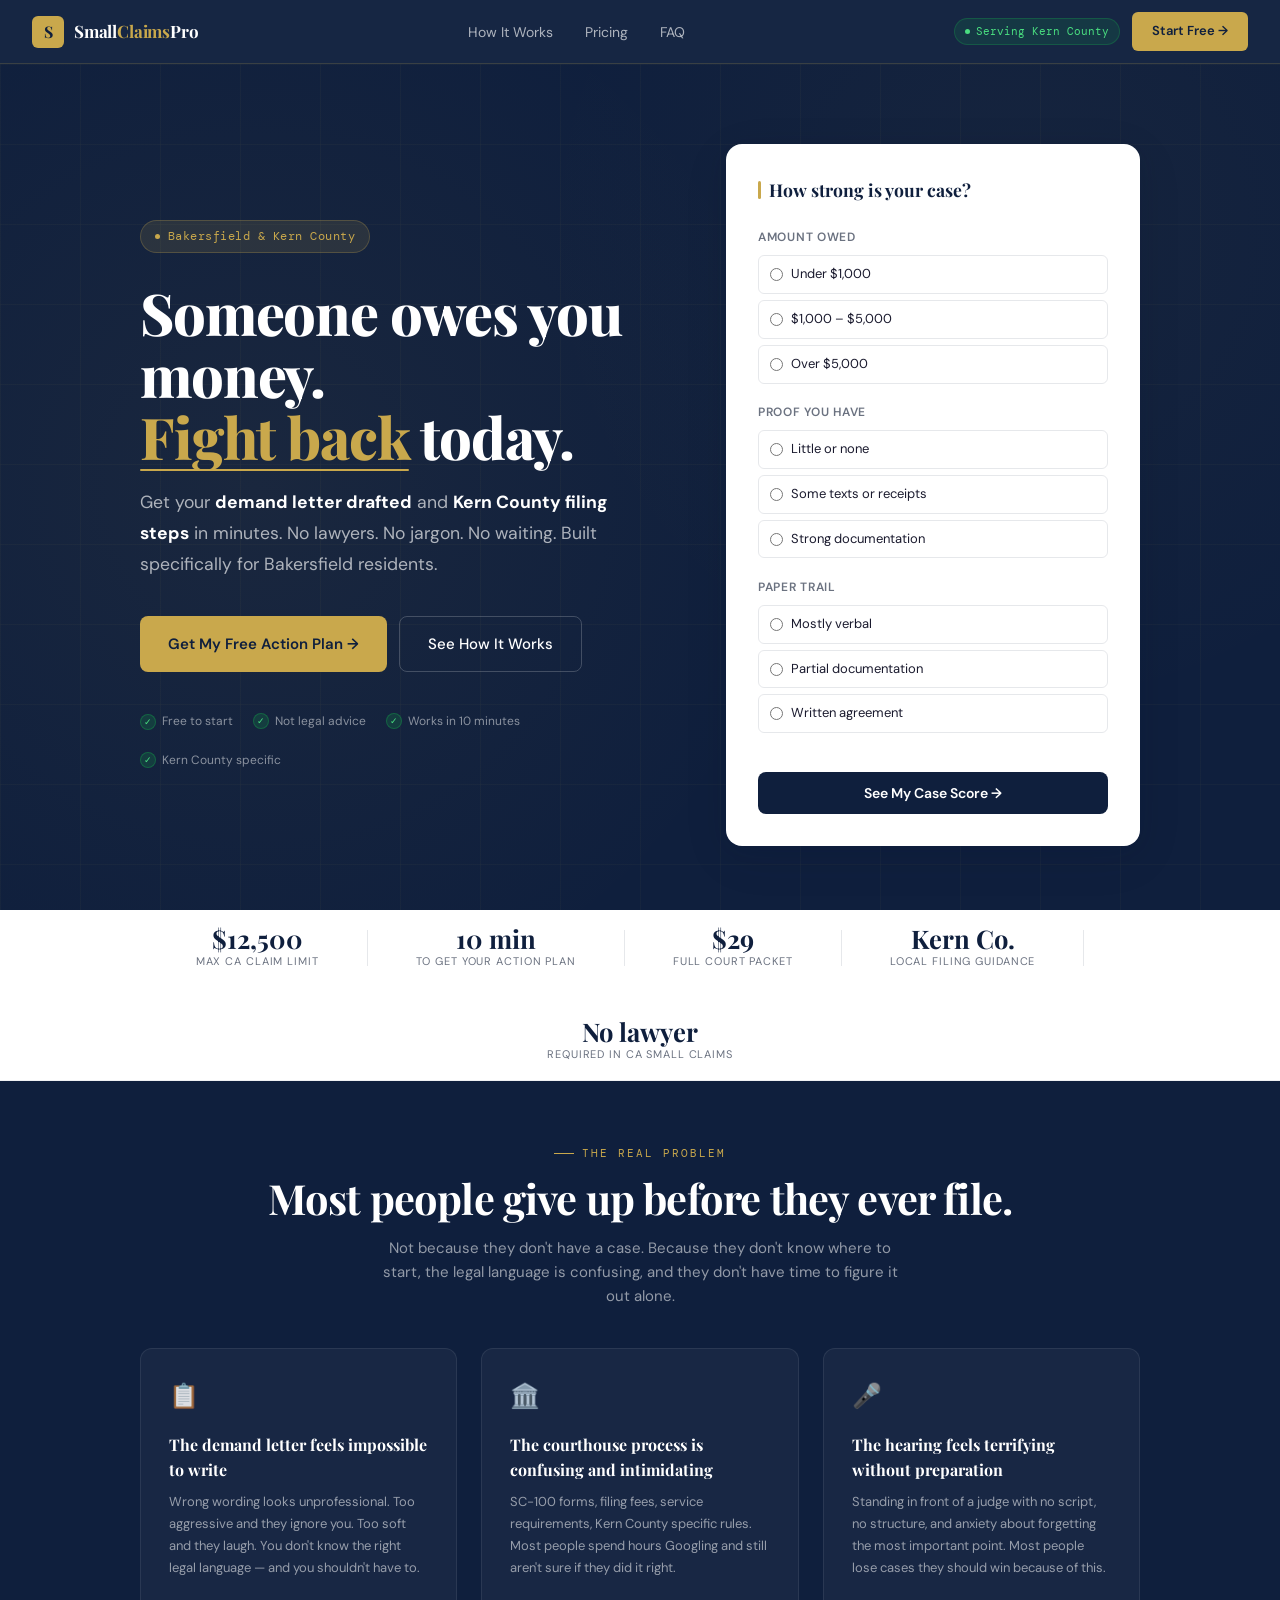
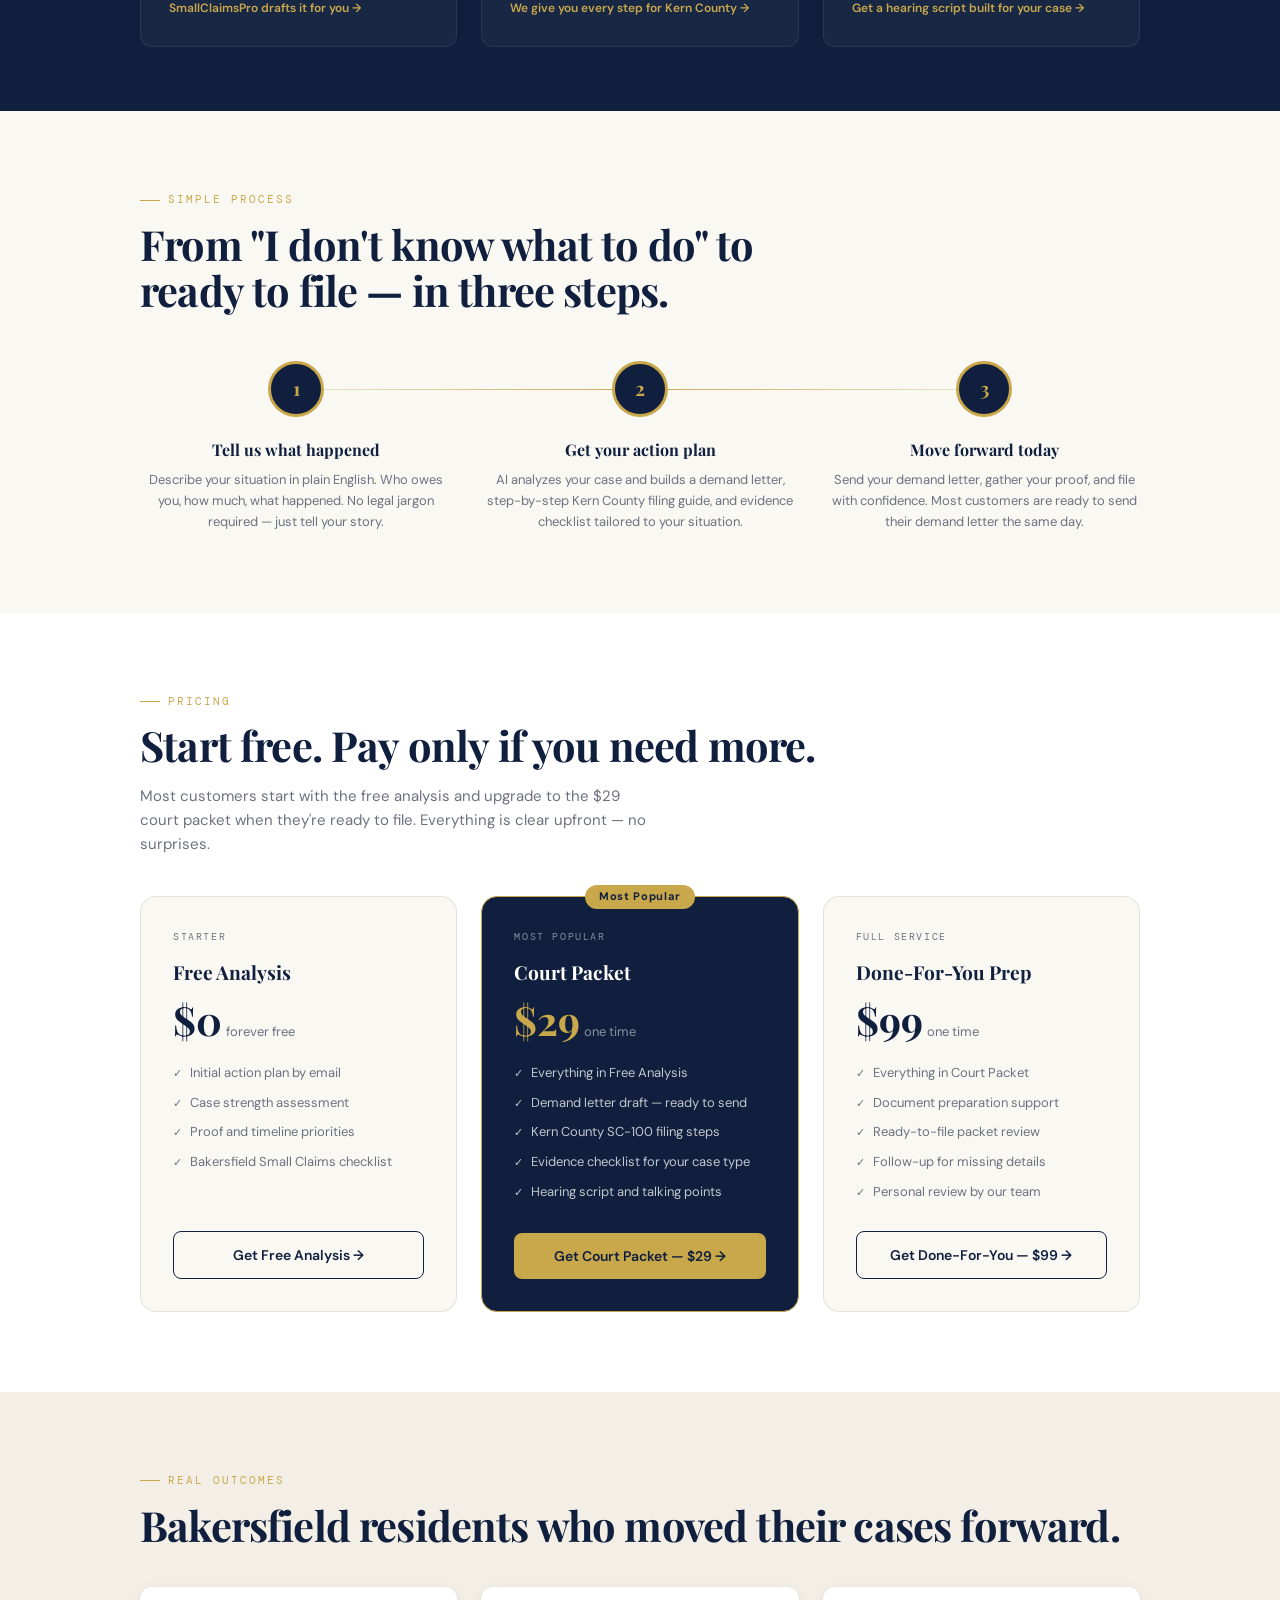
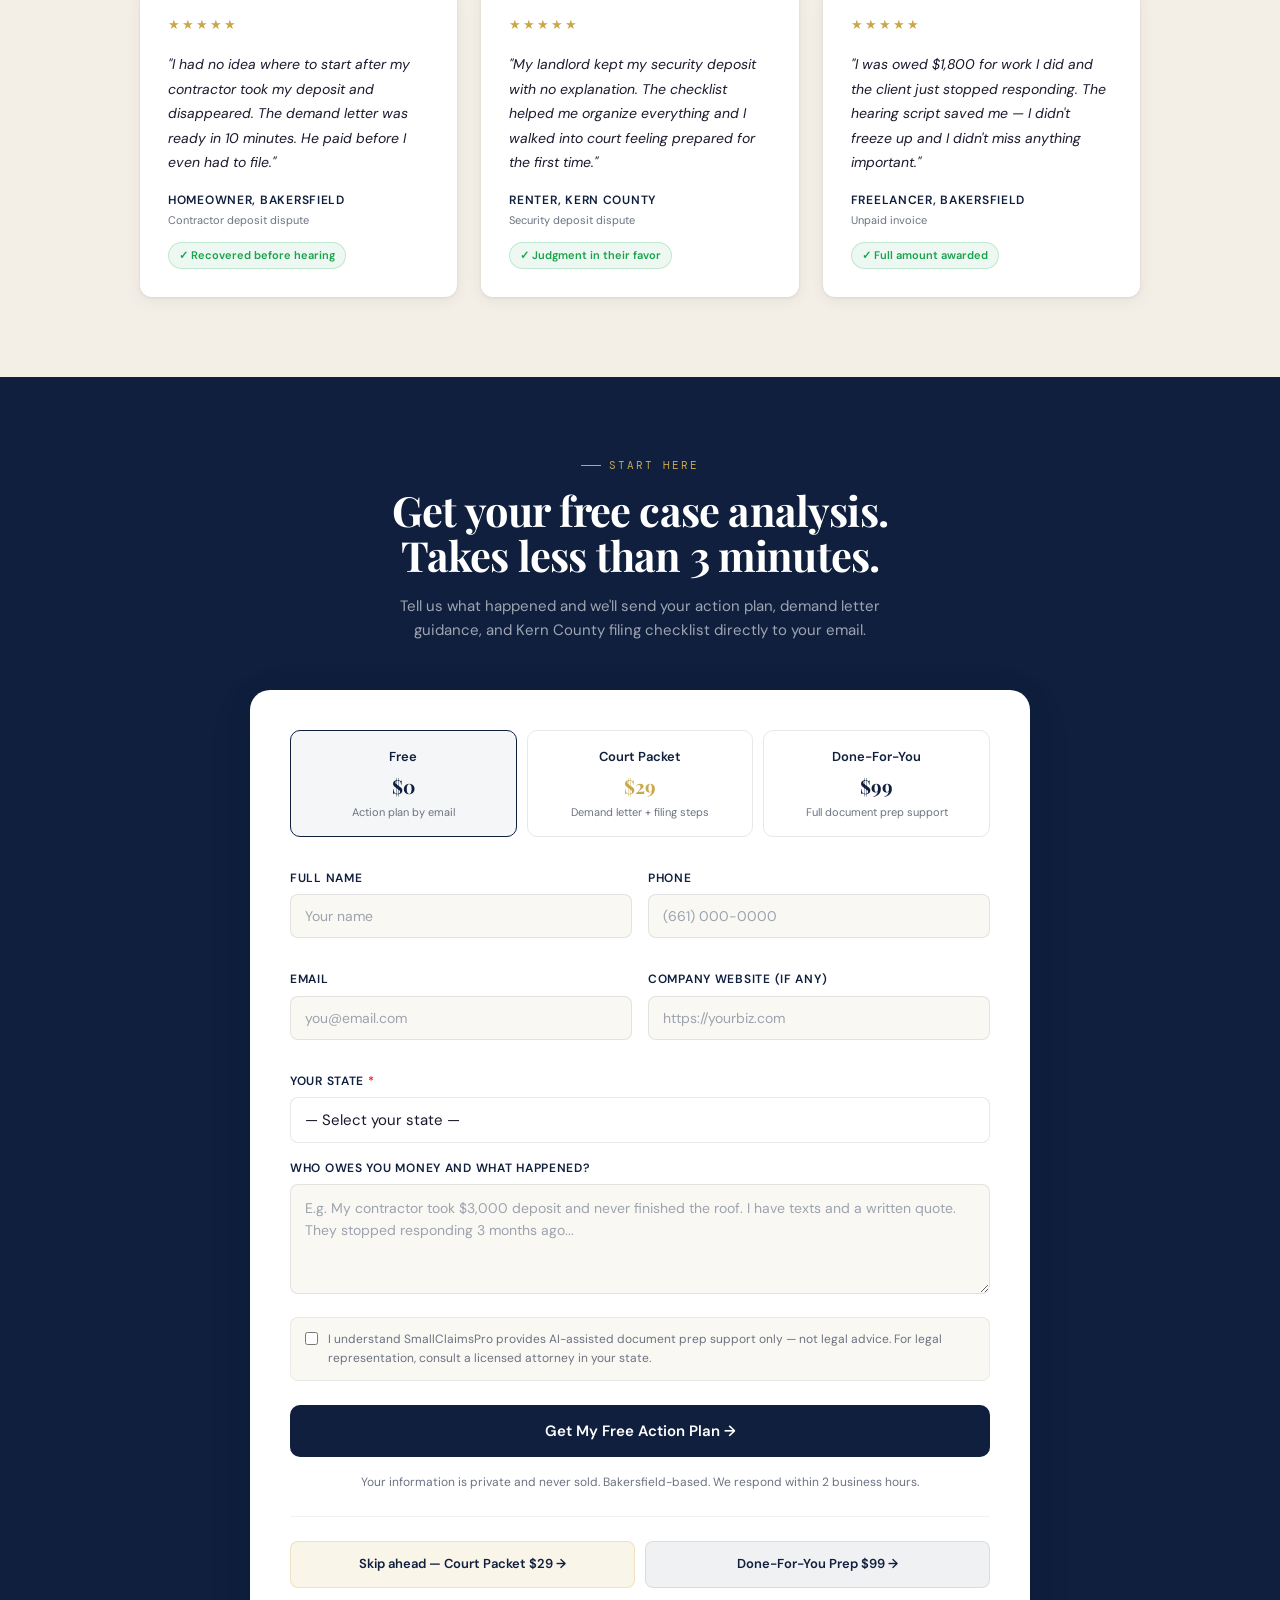
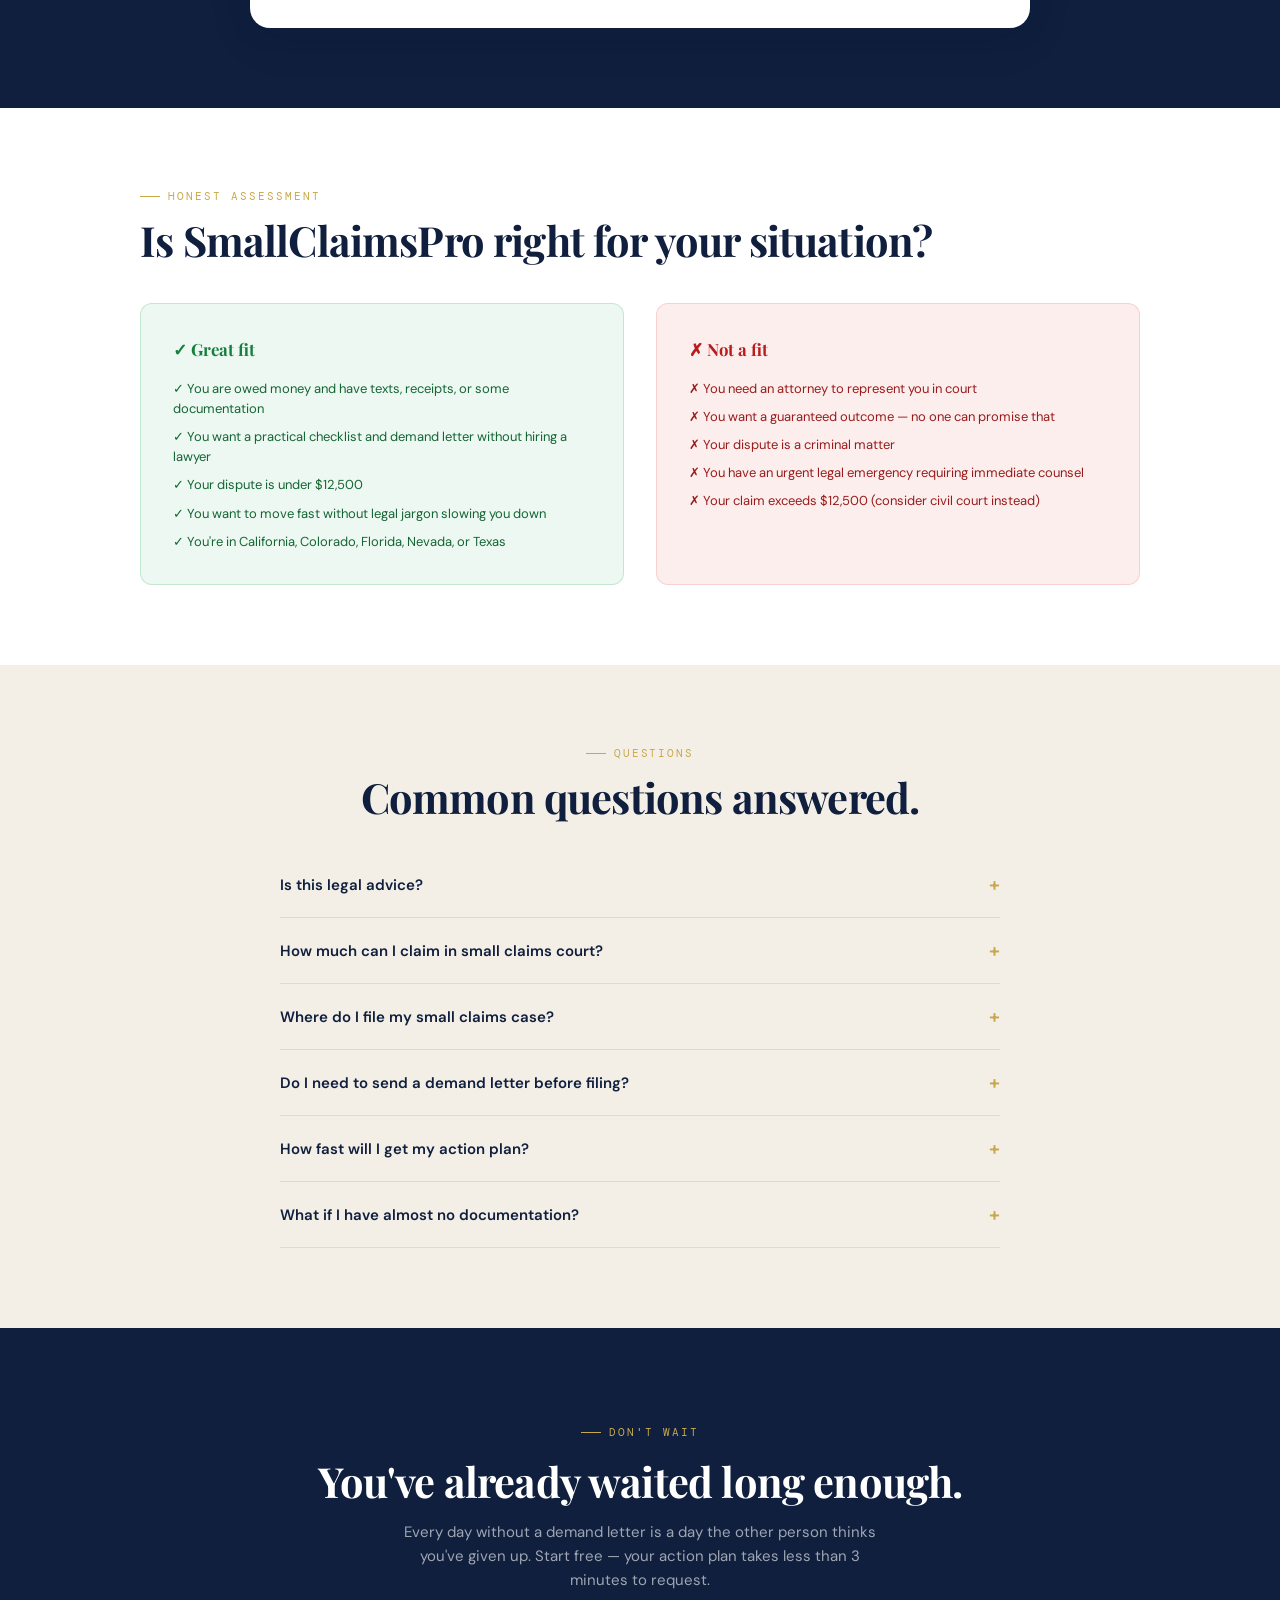
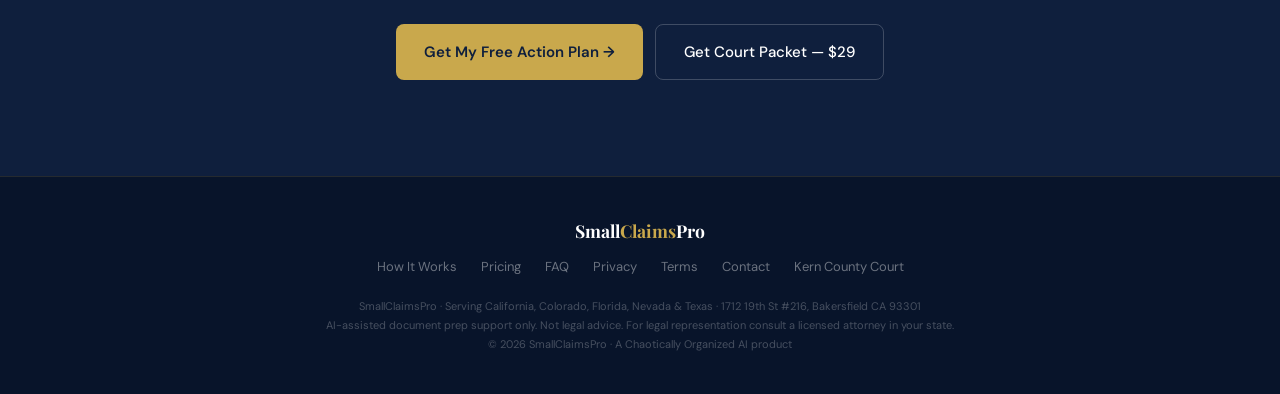
==== commit 2bc95b35: "feat: expand SmallClaimsPro to Colorado, Nevada, Florida, and Texas Adds multi-state support across " ====
--- a/index.html
+++ b/index.html
@@ -567,12 +567,9 @@
           </div>
         </div>
 
-        <form id="intake-form" action="https://formspree.io/f/mrezgngr" method="POST" onsubmit="handleIntake(event)">
+        <form id="intake-form" method="POST" onsubmit="handleIntake(event)">
           <input type="hidden" name="form_type" value="smallclaimspro_intake"/>
           <input type="hidden" name="selected_tier" id="selected-tier" value="free"/>
-          <input type="hidden" name="_next" value="https://smallclaimspro.netlify.app/thank-you"/>
-          <input type="hidden" name="_cc" value="chaoticallyorganizedai@gmail.com"/>
-          <input type="hidden" name="_subject" value="New SmallClaimsPro Submission"/>
 
           <div class="form-row">
             <div class="form-group"><label>Full Name</label><input type="text" name="full_name" placeholder="Your name" required/></div>
@@ -583,12 +580,23 @@
             <div class="form-group"><label>Company Website (if any)</label><input type="url" name="company_website" placeholder="https://yourbiz.com"/></div>
           </div>
           <div class="form-group">
+            <label>Your State <span style="color:var(--red)">*</span></label>
+            <select name="state" id="state-select" required style="width:100%;padding:12px 14px;border:1.5px solid var(--border);border-radius:8px;font-size:15px;font-family:var(--sans);background:white;color:var(--text);cursor:pointer;">
+              <option value="">— Select your state —</option>
+              <option value="CA">California</option>
+              <option value="CO">Colorado</option>
+              <option value="FL">Florida</option>
+              <option value="NV">Nevada</option>
+              <option value="TX">Texas</option>
+            </select>
+          </div>
+          <div class="form-group">
             <label>Who owes you money and what happened?</label>
             <textarea name="situation" placeholder="E.g. My contractor took $3,000 deposit and never finished the roof. I have texts and a written quote. They stopped responding 3 months ago..." required></textarea>
           </div>
           <div class="legal-check">
             <input type="checkbox" id="legal-agree" required/>
-            <label for="legal-agree">I understand SmallClaimsPro provides information, templates, and document prep support only — not legal advice. For legal representation, consult a licensed California attorney.</label>
+            <label for="legal-agree">I understand SmallClaimsPro provides AI-assisted document prep support only — not legal advice. For legal representation, consult a licensed attorney in your state.</label>
           </div>
           <button type="submit" class="submit-btn" id="submit-btn">
             <span id="submit-text">Get My Free Action Plan →</span>
@@ -625,7 +633,7 @@
           <li>✓ You want a practical checklist and demand letter without hiring a lawyer</li>
           <li>✓ Your dispute is under $12,500</li>
           <li>✓ You want to move fast without legal jargon slowing you down</li>
-          <li>✓ You're in Bakersfield, Kern County, or anywhere in California</li>
+          <li>✓ You're in California, Colorado, Florida, Nevada, or Texas</li>
         </ul>
       </div>
       <div class="fit-col fit-no">
@@ -650,15 +658,15 @@
     <div class="faq-list">
       <div class="faq-item">
         <button class="faq-q" onclick="toggleFaq(this)">Is this legal advice? <span class="faq-toggle">+</span></button>
-        <div class="faq-a"><div class="faq-a-inner">No. SmallClaimsPro provides educational information, templates, and document preparation support only. It is not a law firm and does not provide legal advice. If you need legal representation, consult a licensed California attorney. For most small claims cases in California, lawyers cannot represent parties at trial anyway — you're on your own in the courtroom regardless.</div></div>
+        <div class="faq-a"><div class="faq-a-inner">No. SmallClaimsPro provides AI-assisted educational information, templates, and document preparation support only. It is not a law firm and does not provide legal advice. If you need legal representation, consult a licensed attorney in your state. In many states (including California and Nevada), attorneys are prohibited from representing parties at small claims trials anyway — you're on your own in the courtroom regardless.</div></div>
       </div>
       <div class="faq-item">
-        <button class="faq-q" onclick="toggleFaq(this)">How much can I claim in California small claims court? <span class="faq-toggle">+</span></button>
-        <div class="faq-a"><div class="faq-a-inner">Individuals can generally claim up to $12,500 in California small claims. Businesses are limited to $6,250. You can file up to two claims per year exceeding $2,500. Always verify the current limit at <a href="https://www.kern.courts.ca.gov/divisions/small-claims" target="_blank">kern.courts.ca.gov</a> before filing as limits can change.</div></div>
+        <button class="faq-q" onclick="toggleFaq(this)">How much can I claim in small claims court? <span class="faq-toggle">+</span></button>
+        <div class="faq-a"><div class="faq-a-inner">Limits vary by state: <strong>California</strong> $12,500 (individuals) · <strong>Texas</strong> $20,000 · <strong>Nevada</strong> $10,000 · <strong>Florida</strong> $8,000 · <strong>Colorado</strong> $7,500. Always verify the current limit with your local court before filing, as limits can change. Your action plan will include the correct limit and filing info for your state.</div></div>
       </div>
       <div class="faq-item">
-        <button class="faq-q" onclick="toggleFaq(this)">Where is the Kern County small claims courthouse? <span class="faq-toggle">+</span></button>
-        <div class="faq-a"><div class="faq-a-inner">The Kern County Superior Court handles small claims at 1415 Truxtun Avenue, Bakersfield, CA 93301. Filing hours are Monday–Friday 8am–4pm. Filing fees range from $30 to $75 depending on your claim amount. The court clerk's office can answer procedural questions — they're required to assist you.</div></div>
+        <button class="faq-q" onclick="toggleFaq(this)">Where do I file my small claims case? <span class="faq-toggle">+</span></button>
+        <div class="faq-a"><div class="faq-a-inner">You file in the court for the county or precinct where the defendant lives or where the dispute occurred. Your action plan will include the specific court name, address, and website for your state. Filing fees typically range from $30–$100 depending on your state and claim amount. Court clerks are required to help you with procedural questions — don't hesitate to call them.</div></div>
       </div>
       <div class="faq-item">
         <button class="faq-q" onclick="toggleFaq(this)">Do I need to send a demand letter before filing? <span class="faq-toggle">+</span></button>
@@ -694,12 +702,12 @@
     <a href="#how-it-works">How It Works</a>
     <a href="#pricing">Pricing</a>
     <a href="#faq">FAQ</a>
-    <a href="https://smallclaimspro.netlify.app/privacy">Privacy</a>
-    <a href="https://smallclaimspro.netlify.app/terms">Terms</a>
-    <a href="https://smallclaimspro.netlify.app/contact">Contact</a>
+    <a href="https://smallclaimspro.online/privacy.html">Privacy</a>
+    <a href="https://smallclaimspro.online/terms.html">Terms</a>
+    <a href="https://smallclaimspro.online/contact.html">Contact</a>
     <a href="https://www.kern.courts.ca.gov/divisions/small-claims" target="_blank">Kern County Court</a>
   </div>
-  <p>SmallClaimsPro · Proudly serving Bakersfield and Kern County · 1712 19th St #216, Bakersfield CA 93301<br>Information and document prep support only. Not legal advice. For legal representation consult a licensed California attorney.<br>© 2026 SmallClaimsPro · A Chaotically Organized AI product</p>
+  <p>SmallClaimsPro · Serving California, Colorado, Florida, Nevada &amp; Texas · 1712 19th St #216, Bakersfield CA 93301<br>AI-assisted document prep support only. Not legal advice. For legal representation consult a licensed attorney in your state.<br>© 2026 SmallClaimsPro · A Chaotically Organized AI product</p>
 </footer>
 
 <script>
@@ -741,43 +749,49 @@
   document.getElementById('submit-text').textContent='Sending...';
   const form=document.getElementById('intake-form');
   const formData=new FormData(form);
-
-  // Build JSON payload for Zapier
-  const zapData={
-    full_name: formData.get('full_name')||'',
-    email: formData.get('email')||'',
-    phone: formData.get('phone')||'',
-    situation: formData.get('situation')||'',
-    selected_tier: formData.get('selected_tier')||'free',
-    form_type: formData.get('form_type')||'smallclaimspro_intake',
-    company_website: formData.get('company_website')||''
+  const honeypot=(formData.get('company_website')||'').toString().trim();
+  if(honeypot){
+    document.getElementById('submit-text').textContent='Get My Free Action Plan →';
+    btn.disabled=false;
+    return;
+  }
+
+  const consentEl=document.getElementById('legal-agree');
+  const payload={
+    name: (formData.get('full_name')||'').toString().trim(),
+    email: (formData.get('email')||'').toString().trim().toLowerCase(),
+    phone: (formData.get('phone')||'').toString().trim(),
+    description: (formData.get('situation')||'').toString().trim(),
+    consent: Boolean(consentEl && consentEl.checked),
+    selectedTier: (formData.get('selected_tier')||'free').toString(),
+    state: (formData.get('state')||'CA').toString().toUpperCase().trim(),
+    source: 'smallclaimspro-online-v2',
+    createdAt: new Date().toISOString()
   };
 
-  // Fire Zapier webhook (no-cors — fire and forget, don't wait for response)
-  fetch('https://hooks.zapier.com/hooks/catch/27166208/u7fy3f4/',{
+  fetch('/.netlify/functions/intake-submit',{
     method:'POST',
-    mode:'no-cors',
     headers:{'Content-Type':'application/json'},
-    body:JSON.stringify(zapData)
-  }).catch(()=>{});// silent fail — Formspree is the source of truth
-
-  // Fire Formspree — wait for this one to redirect
-  fetch(form.action,{method:'POST',body:formData,headers:{Accept:'application/json'}})
-    .then(r=>{
-      if(r.ok){
-        if(selectedTier==='court'){
-          window.location.href='https://smallclaimspro.netlify.app/thank-you?tier=court';
-        } else if(selectedTier==='prep'){
-          window.location.href='https://smallclaimspro.netlify.app/thank-you?tier=prep';
-        } else {
-          window.location.href='https://smallclaimspro.netlify.app/thank-you';
-        }
+    body:JSON.stringify(payload)
+  })
+    .then(async (r)=>{
+      if(!r.ok){
+        const err=await r.json().catch(()=>({}));
+        throw new Error(err.error||'Submission failed');
+      }
+      if(selectedTier==='court'){
+        window.location.href='https://smallclaimspro.online/thank-you.html?tier=court';
+      } else if(selectedTier==='prep'){
+        window.location.href='https://smallclaimspro.online/thank-you.html?tier=prep';
       } else {
-        document.getElementById('intake-form-wrap').style.display='none';
-        document.getElementById('success-state').style.display='block';
+        window.location.href='https://smallclaimspro.online/thank-you.html';
       }
     })
-    .catch(()=>{ form.submit(); });
+    .catch(()=>{
+      alert('Submission failed. Please email support@smallclaimspro.online and we will help immediately.');
+      btn.disabled=false;
+      document.getElementById('submit-text').textContent='Get My Free Action Plan →';
+    });
 }
 
 // FAQ
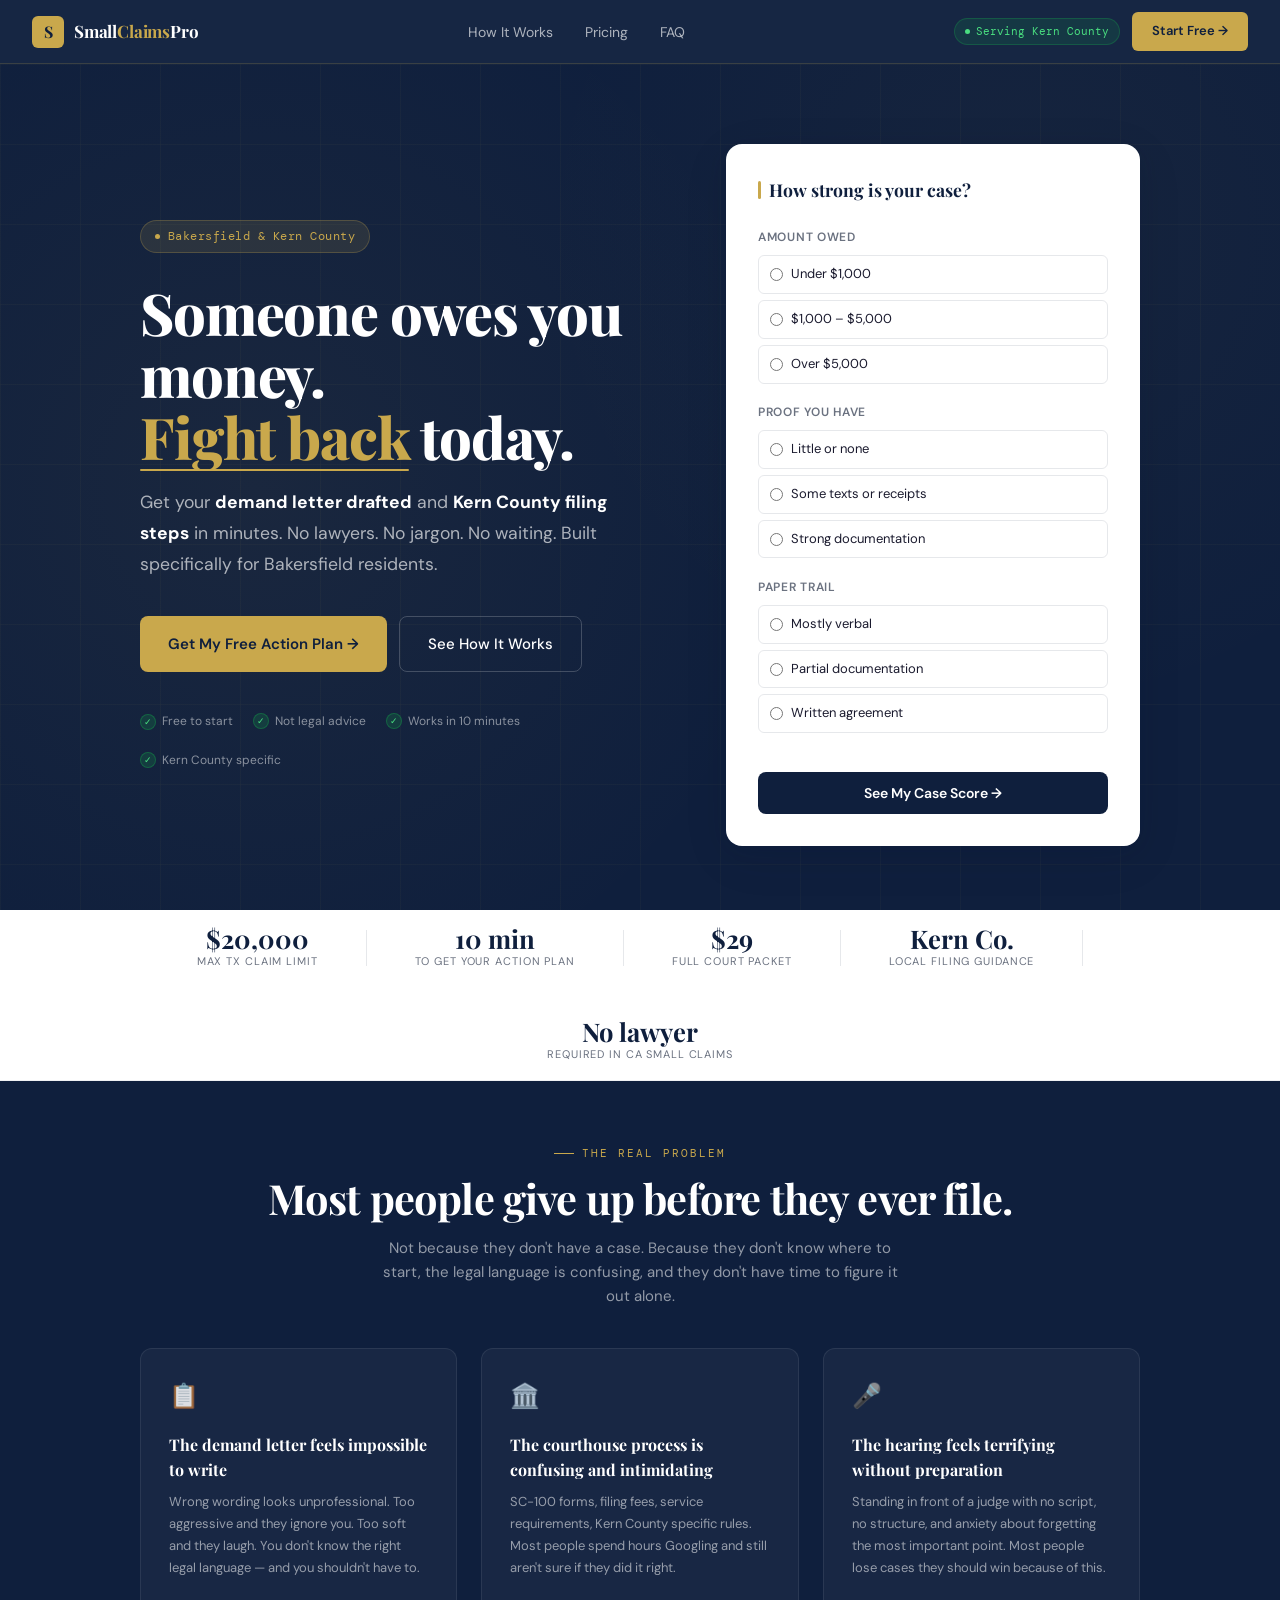
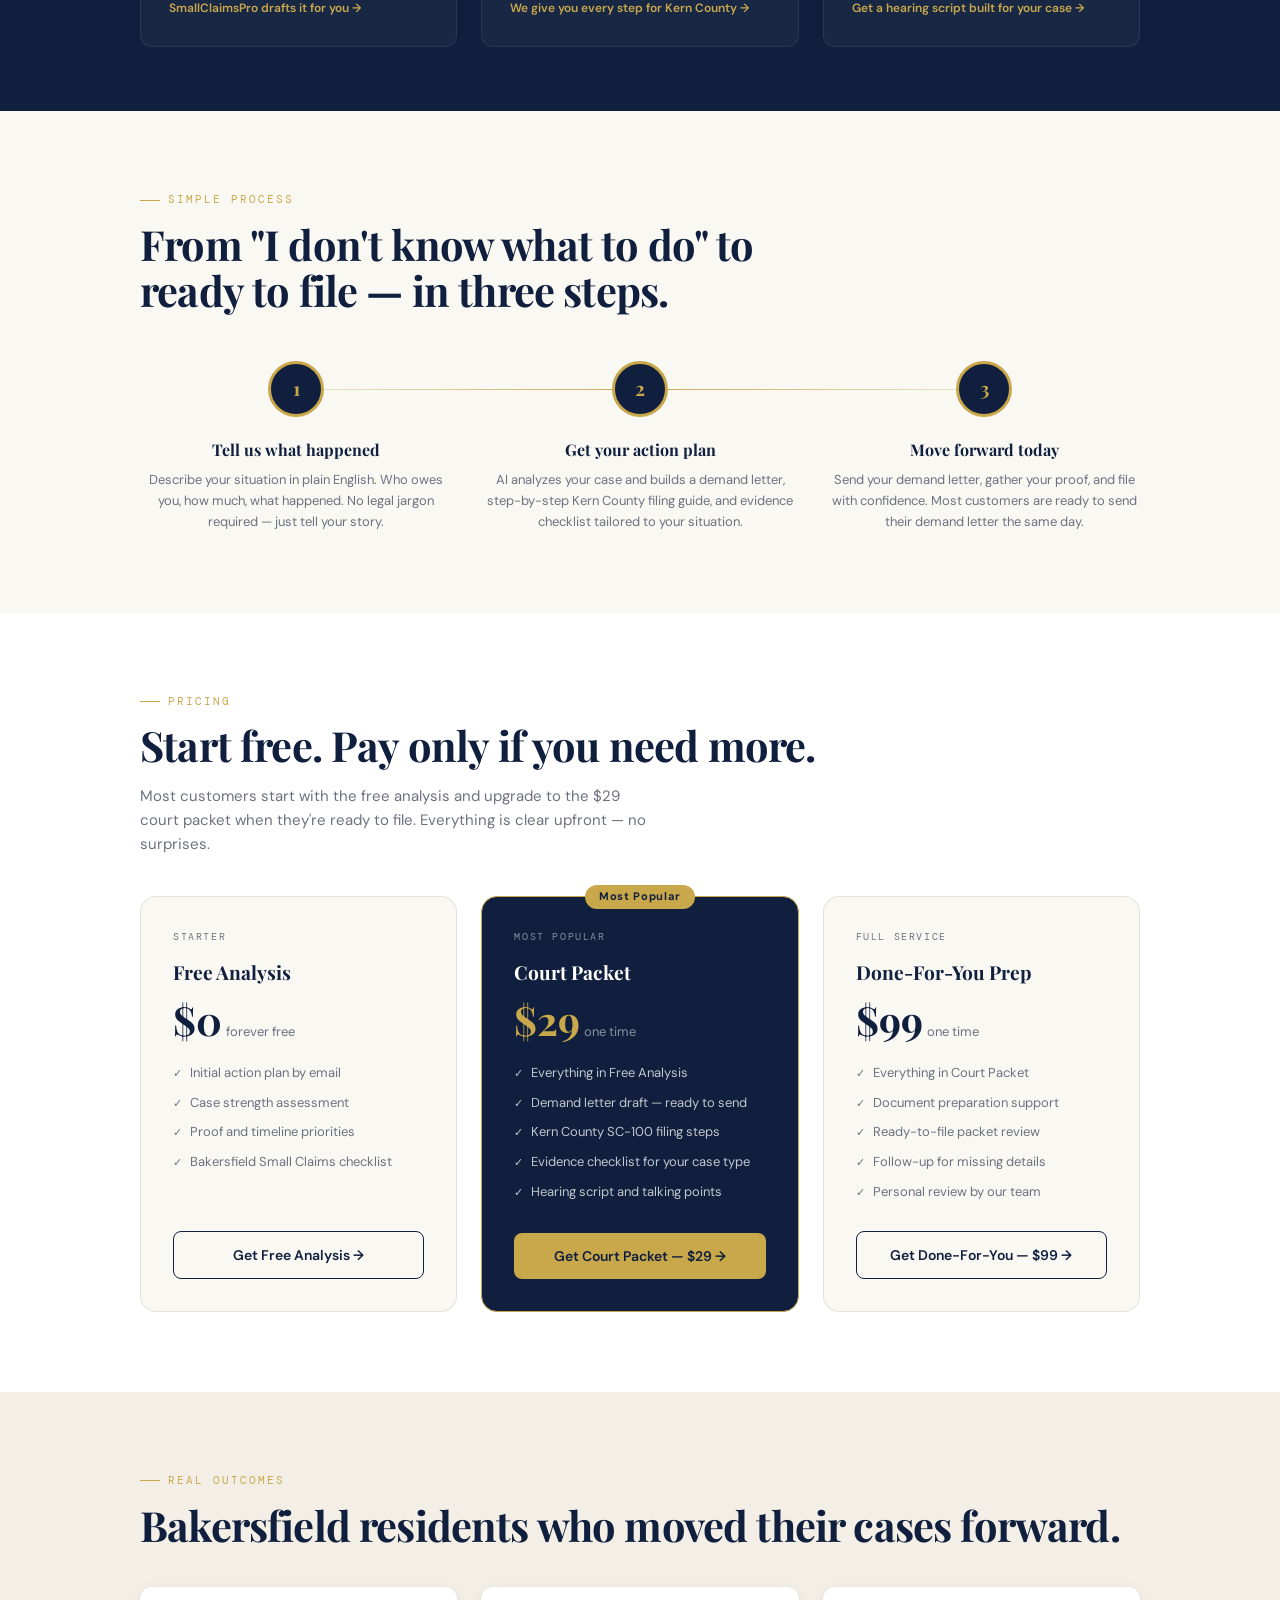
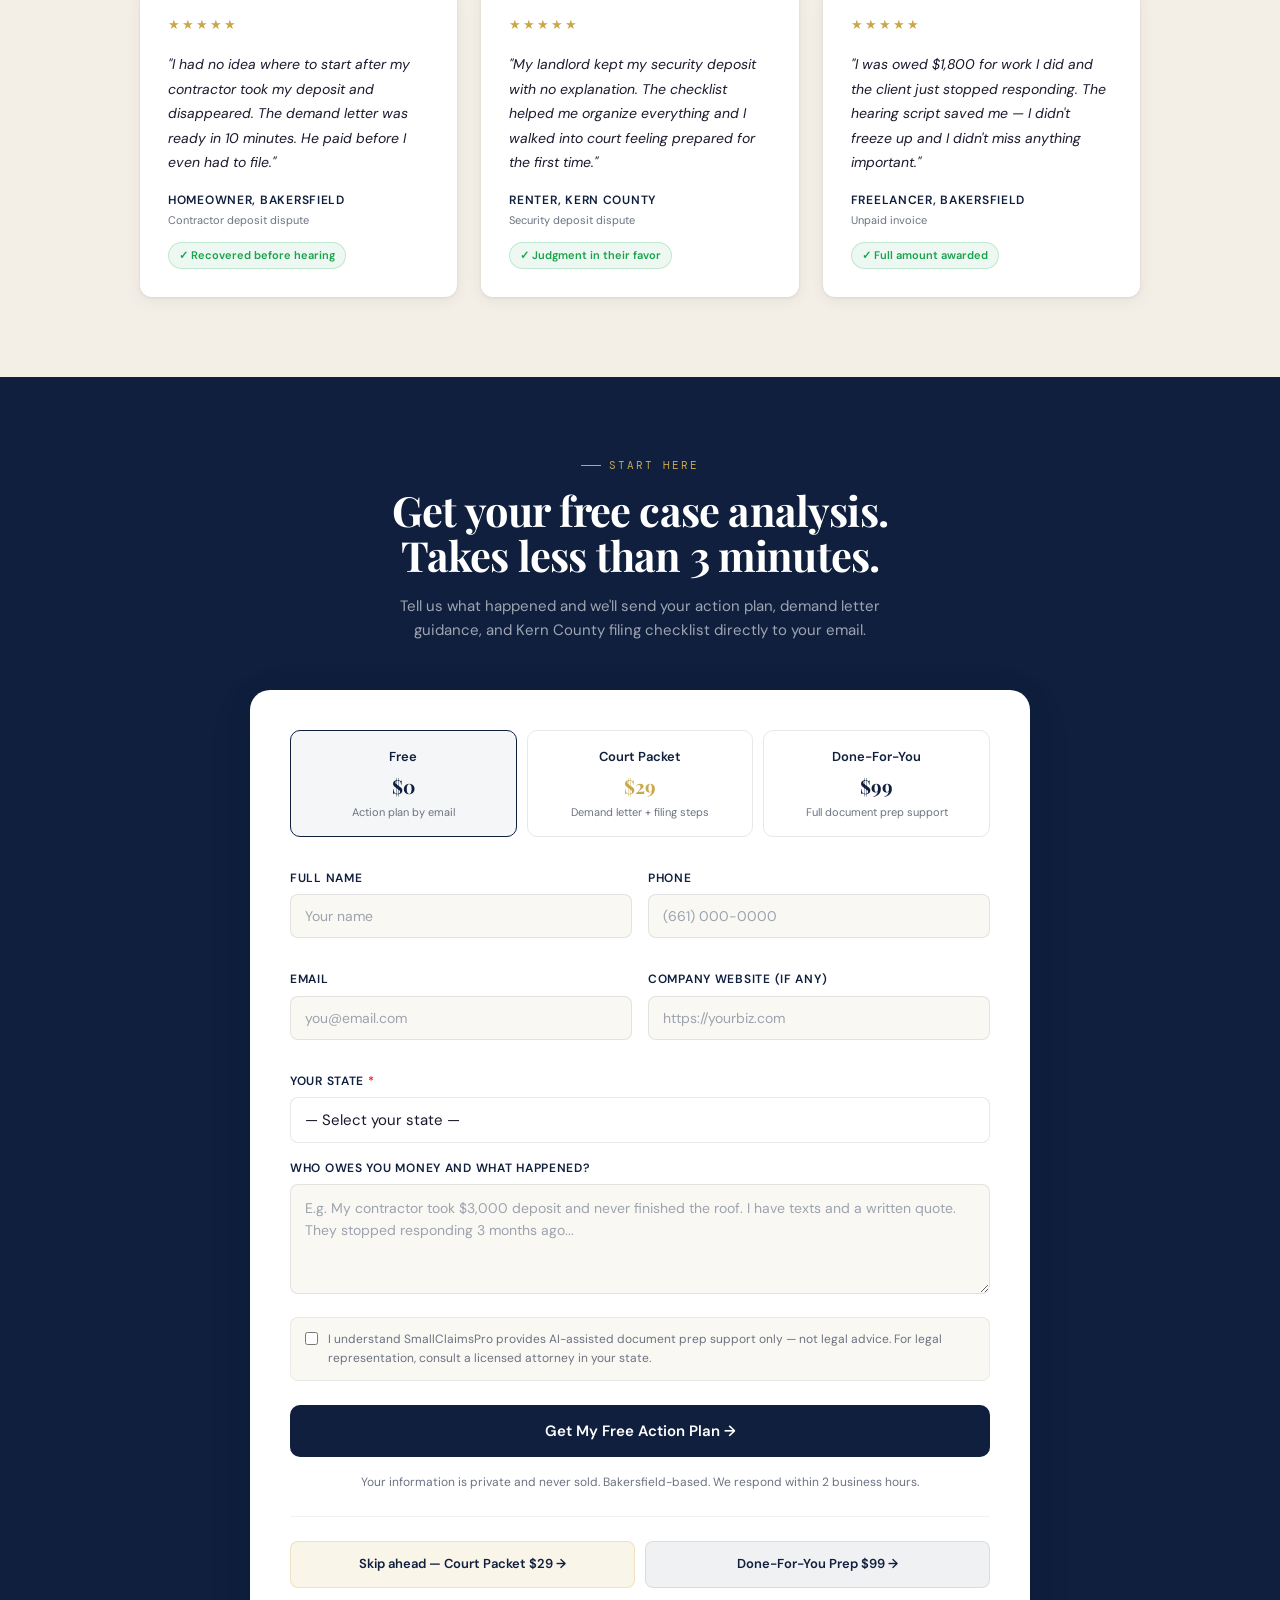
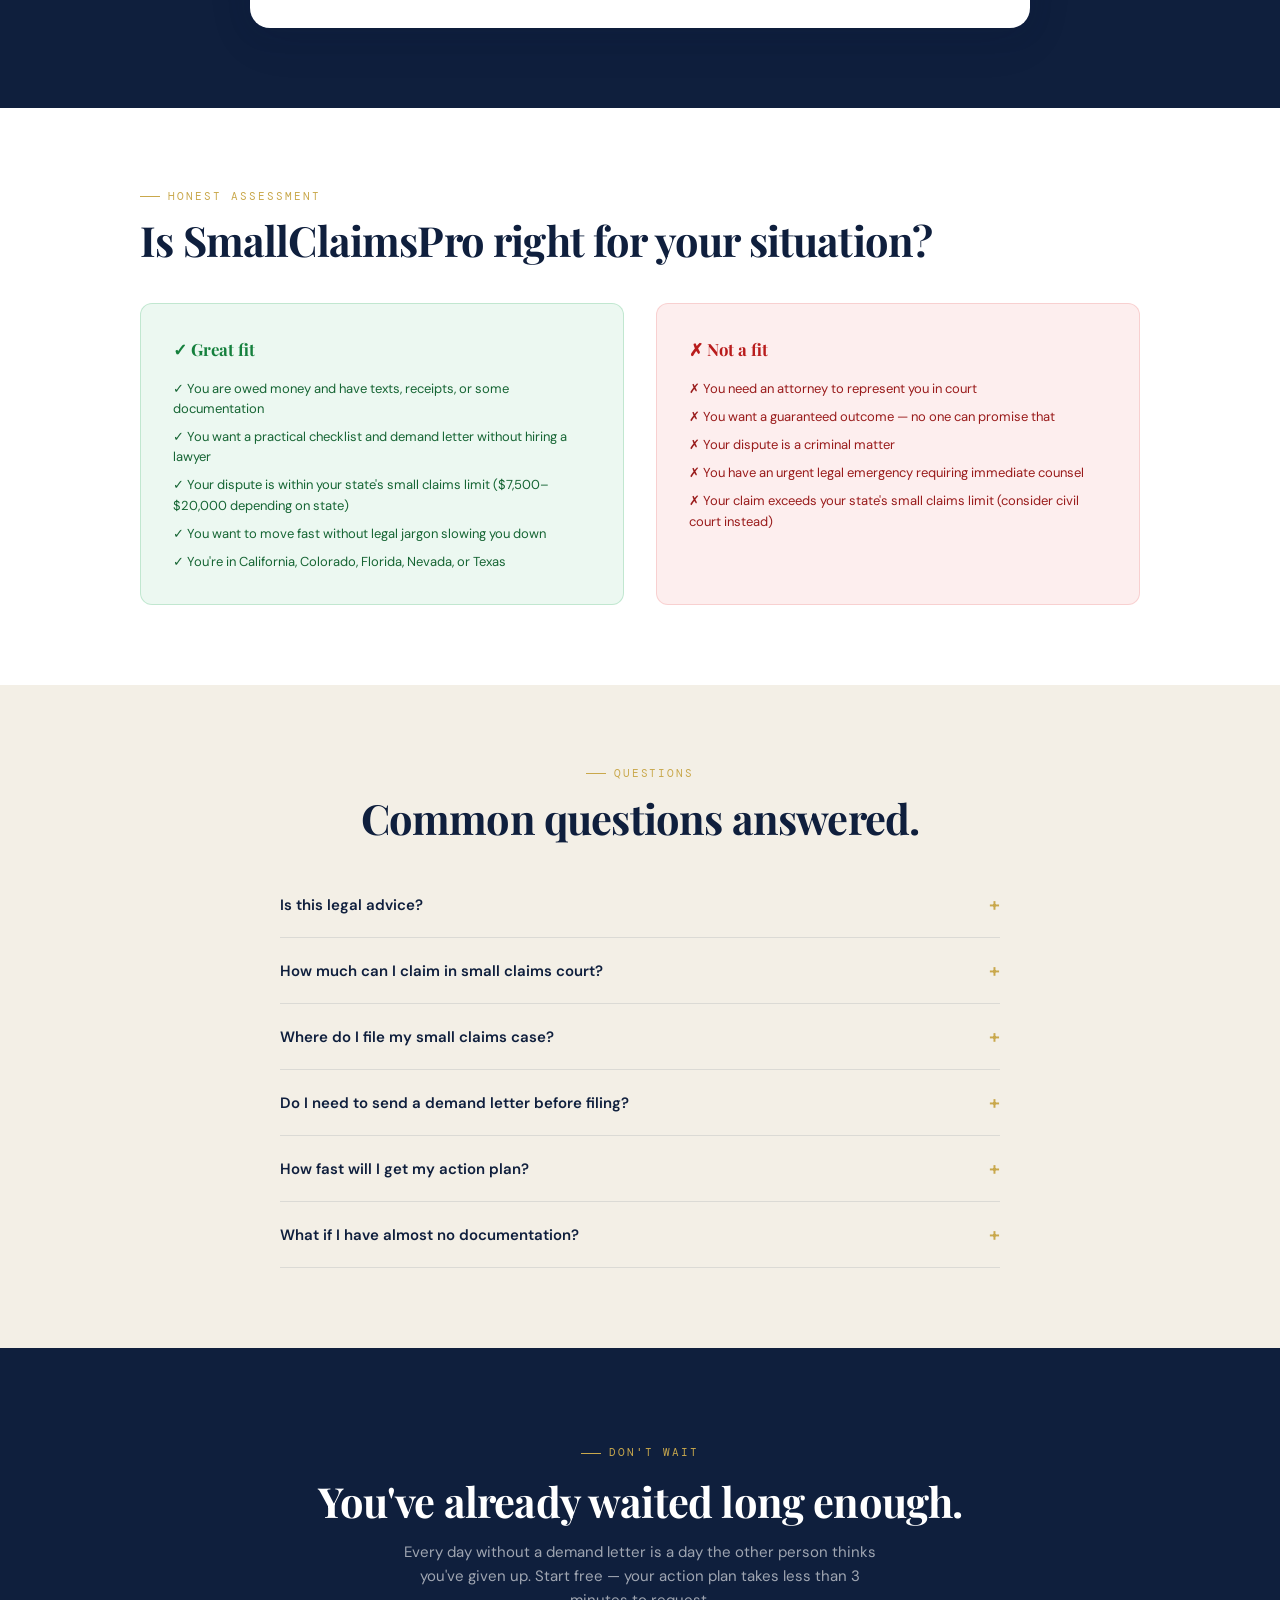
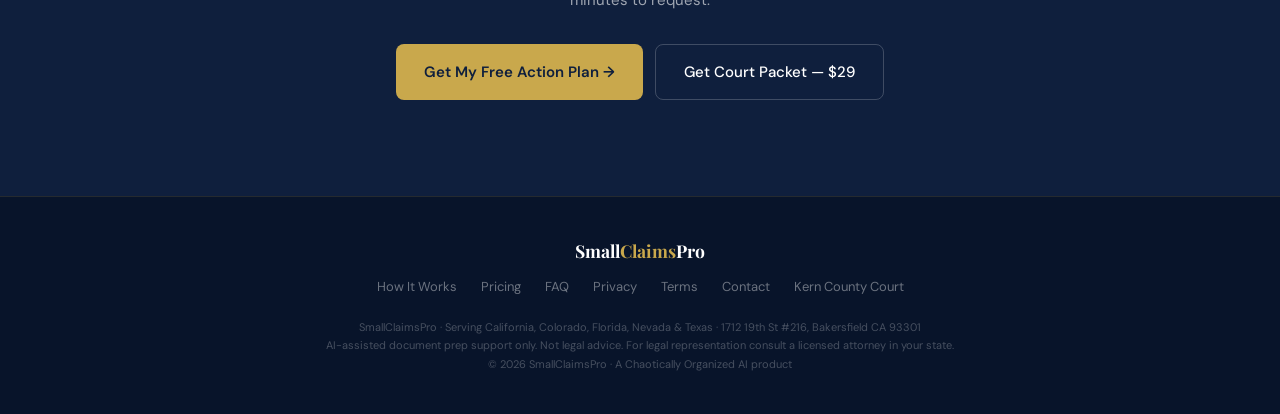
==== commit e5ef51a3: "fix: persist and retrieve state in pipeline, fix hardcoded claim limits - pipeline.js: add state fie" ====
--- a/index.html
+++ b/index.html
@@ -389,7 +389,7 @@
 <!-- PROOF BANNER -->
 <div class="proof-banner">
   <div class="proof-inner">
-    <div class="proof-stat"><div class="proof-num">$12,500</div><div class="proof-lbl">Max CA claim limit</div></div>
+    <div class="proof-stat"><div class="proof-num">$20,000</div><div class="proof-lbl">Max TX claim limit</div></div>
     <div class="proof-divider"></div>
     <div class="proof-stat"><div class="proof-num">10 min</div><div class="proof-lbl">To get your action plan</div></div>
     <div class="proof-divider"></div>
@@ -631,7 +631,7 @@
         <ul class="fit-list">
           <li>✓ You are owed money and have texts, receipts, or some documentation</li>
           <li>✓ You want a practical checklist and demand letter without hiring a lawyer</li>
-          <li>✓ Your dispute is under $12,500</li>
+          <li>✓ Your dispute is within your state's small claims limit ($7,500–$20,000 depending on state)</li>
           <li>✓ You want to move fast without legal jargon slowing you down</li>
           <li>✓ You're in California, Colorado, Florida, Nevada, or Texas</li>
         </ul>
@@ -643,7 +643,7 @@
           <li>✗ You want a guaranteed outcome — no one can promise that</li>
           <li>✗ Your dispute is a criminal matter</li>
           <li>✗ You have an urgent legal emergency requiring immediate counsel</li>
-          <li>✗ Your claim exceeds $12,500 (consider civil court instead)</li>
+          <li>✗ Your claim exceeds your state's small claims limit (consider civil court instead)</li>
         </ul>
       </div>
     </div>
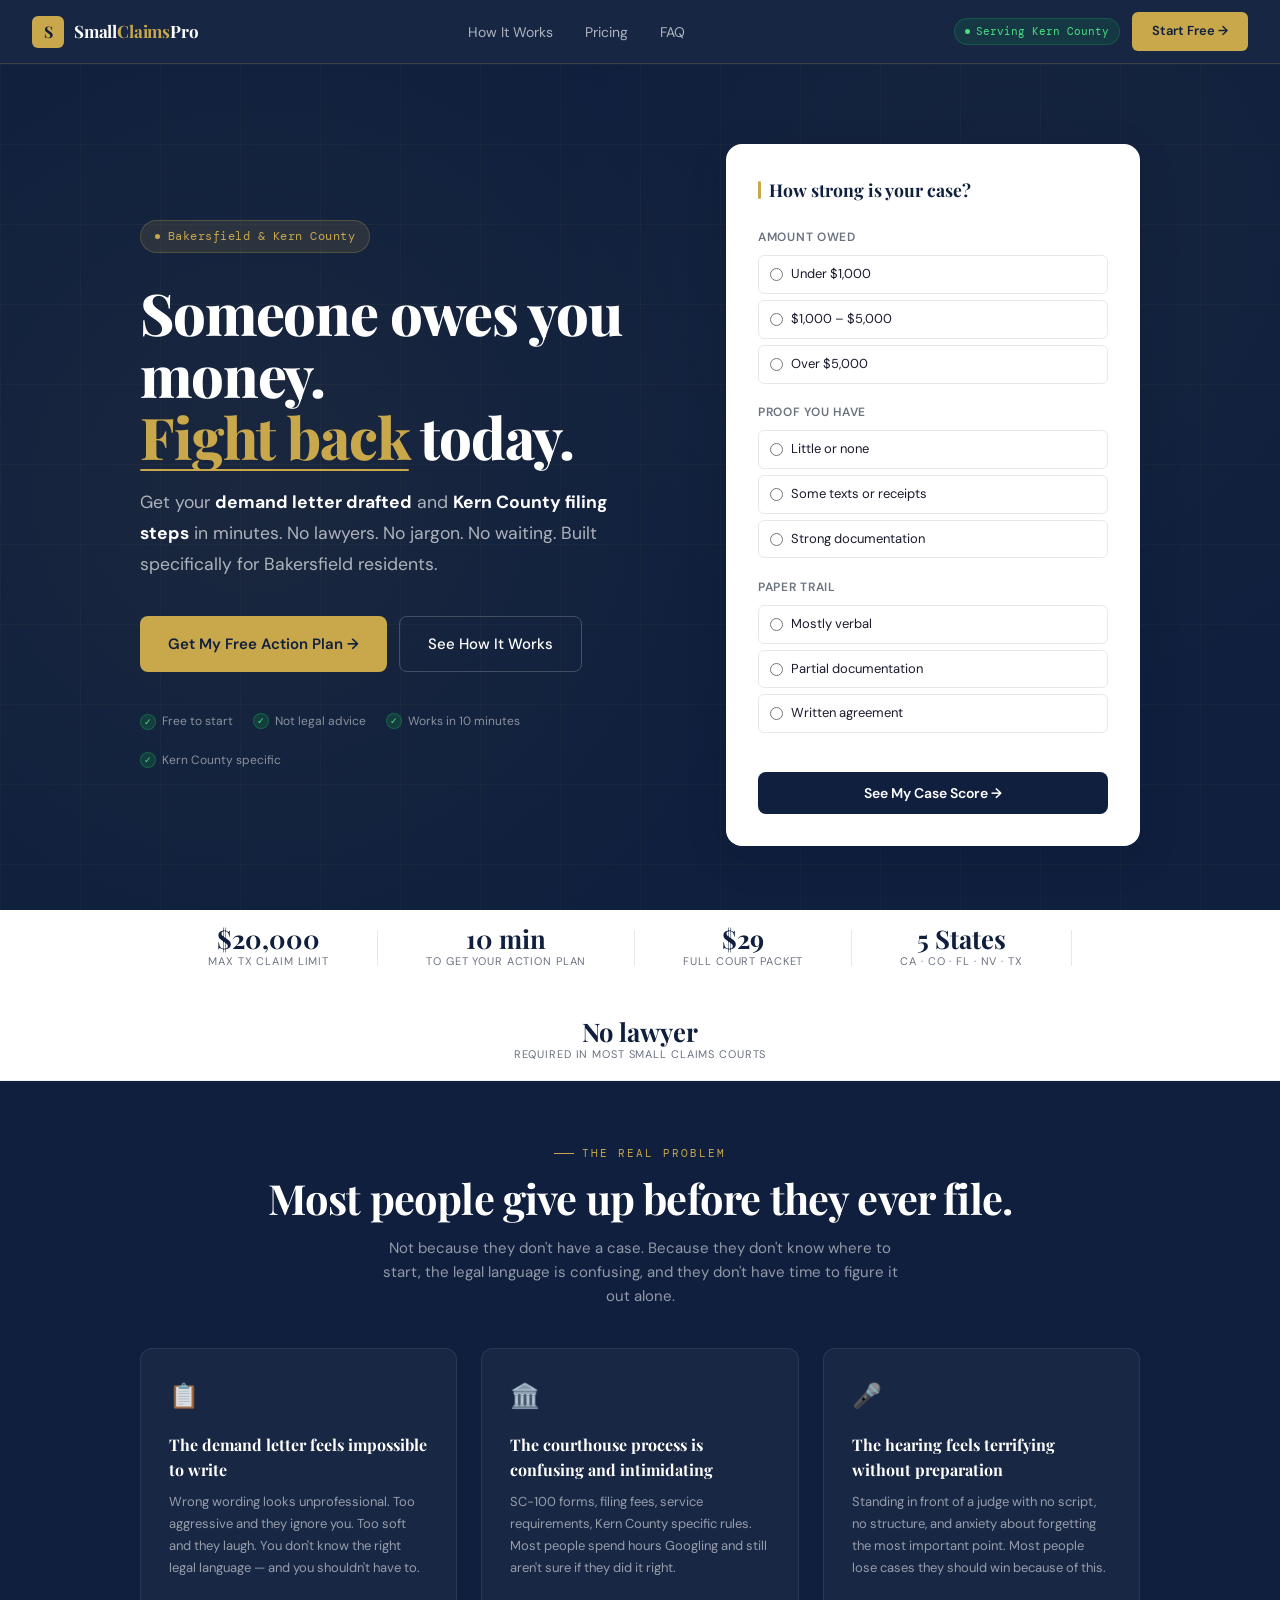
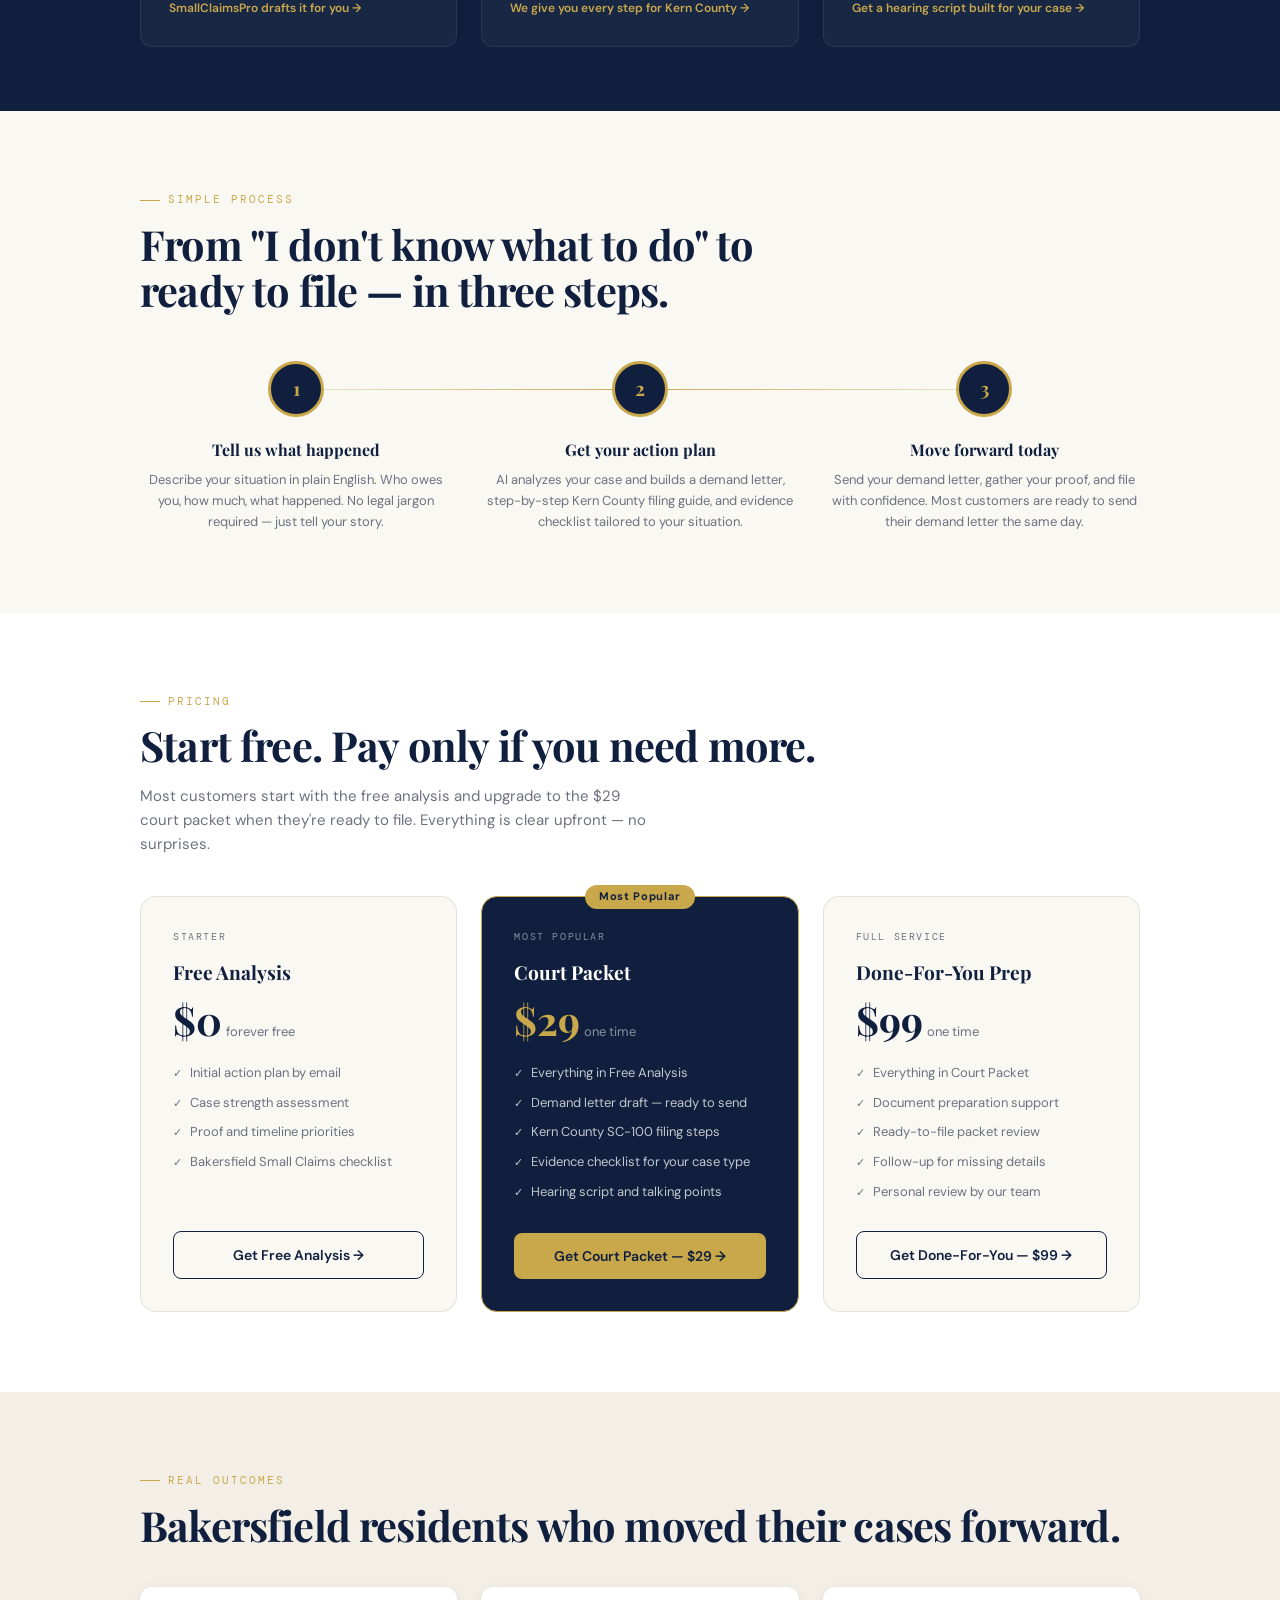
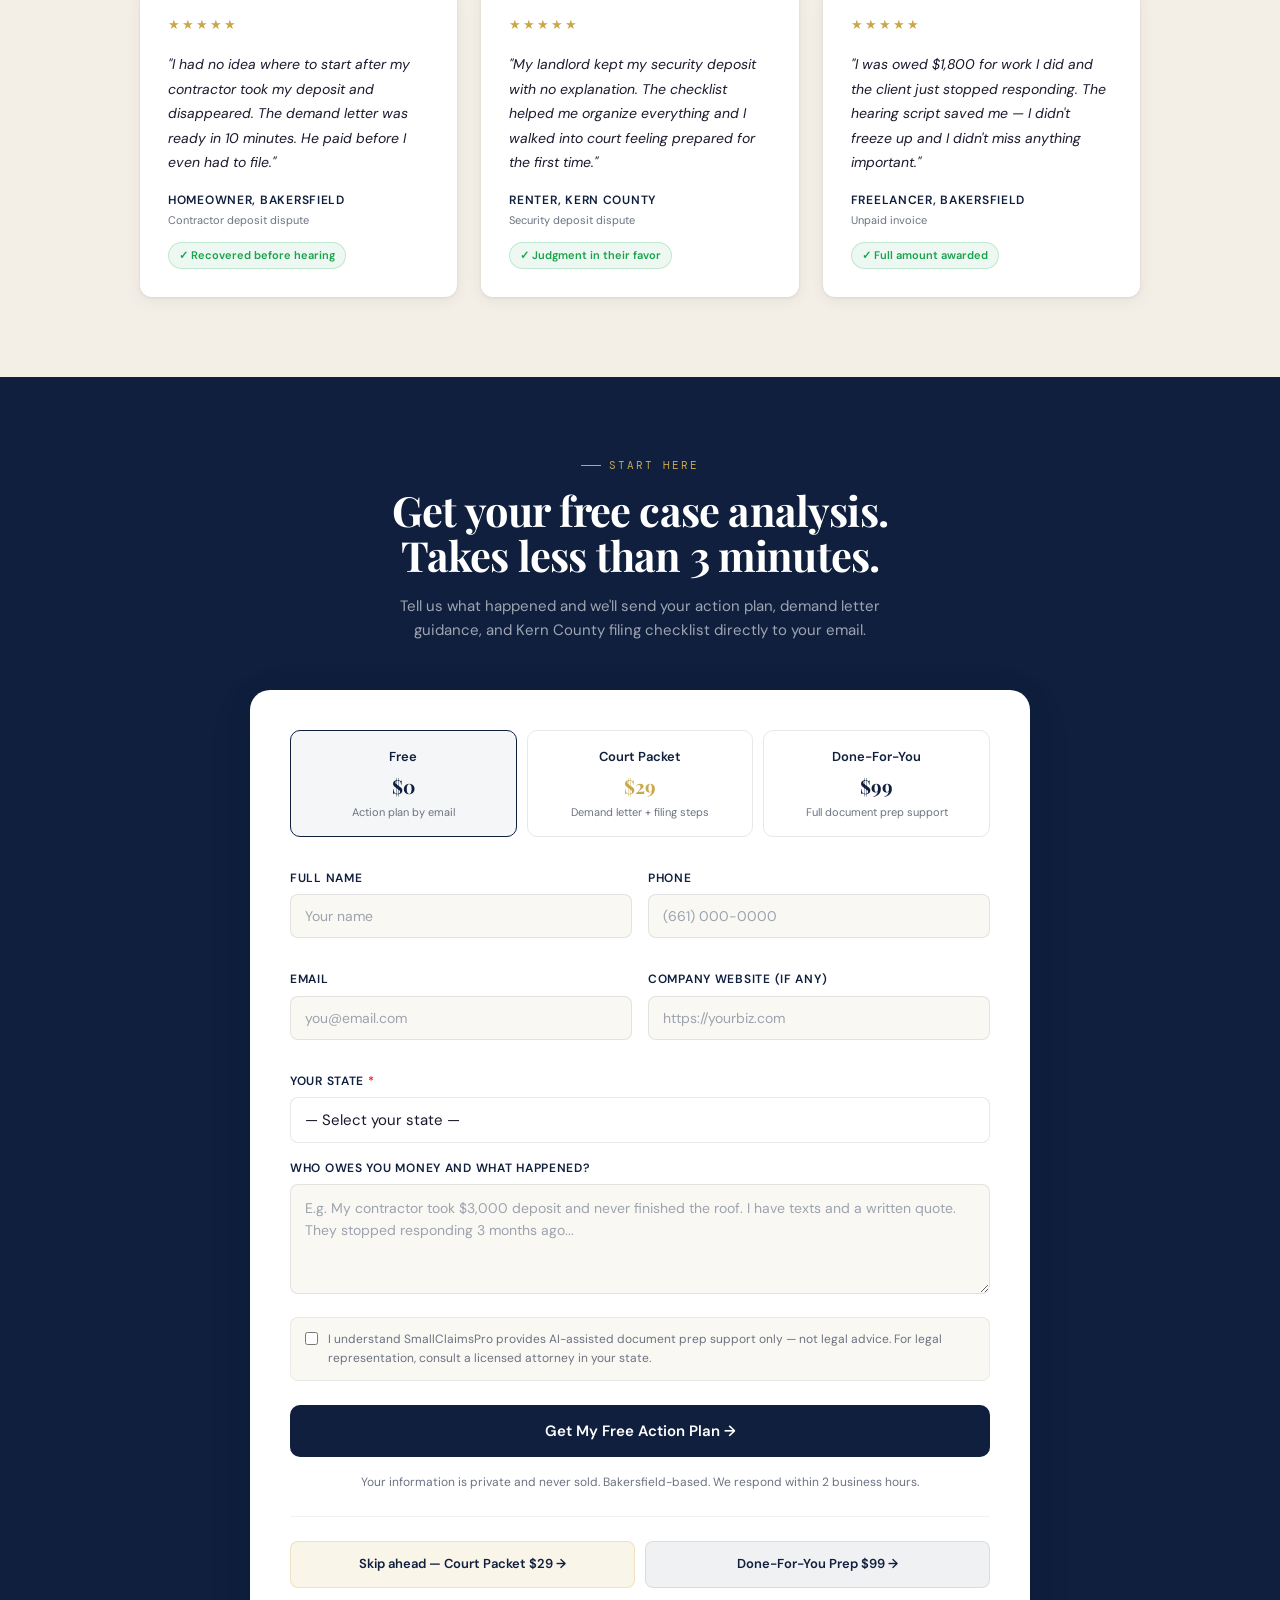
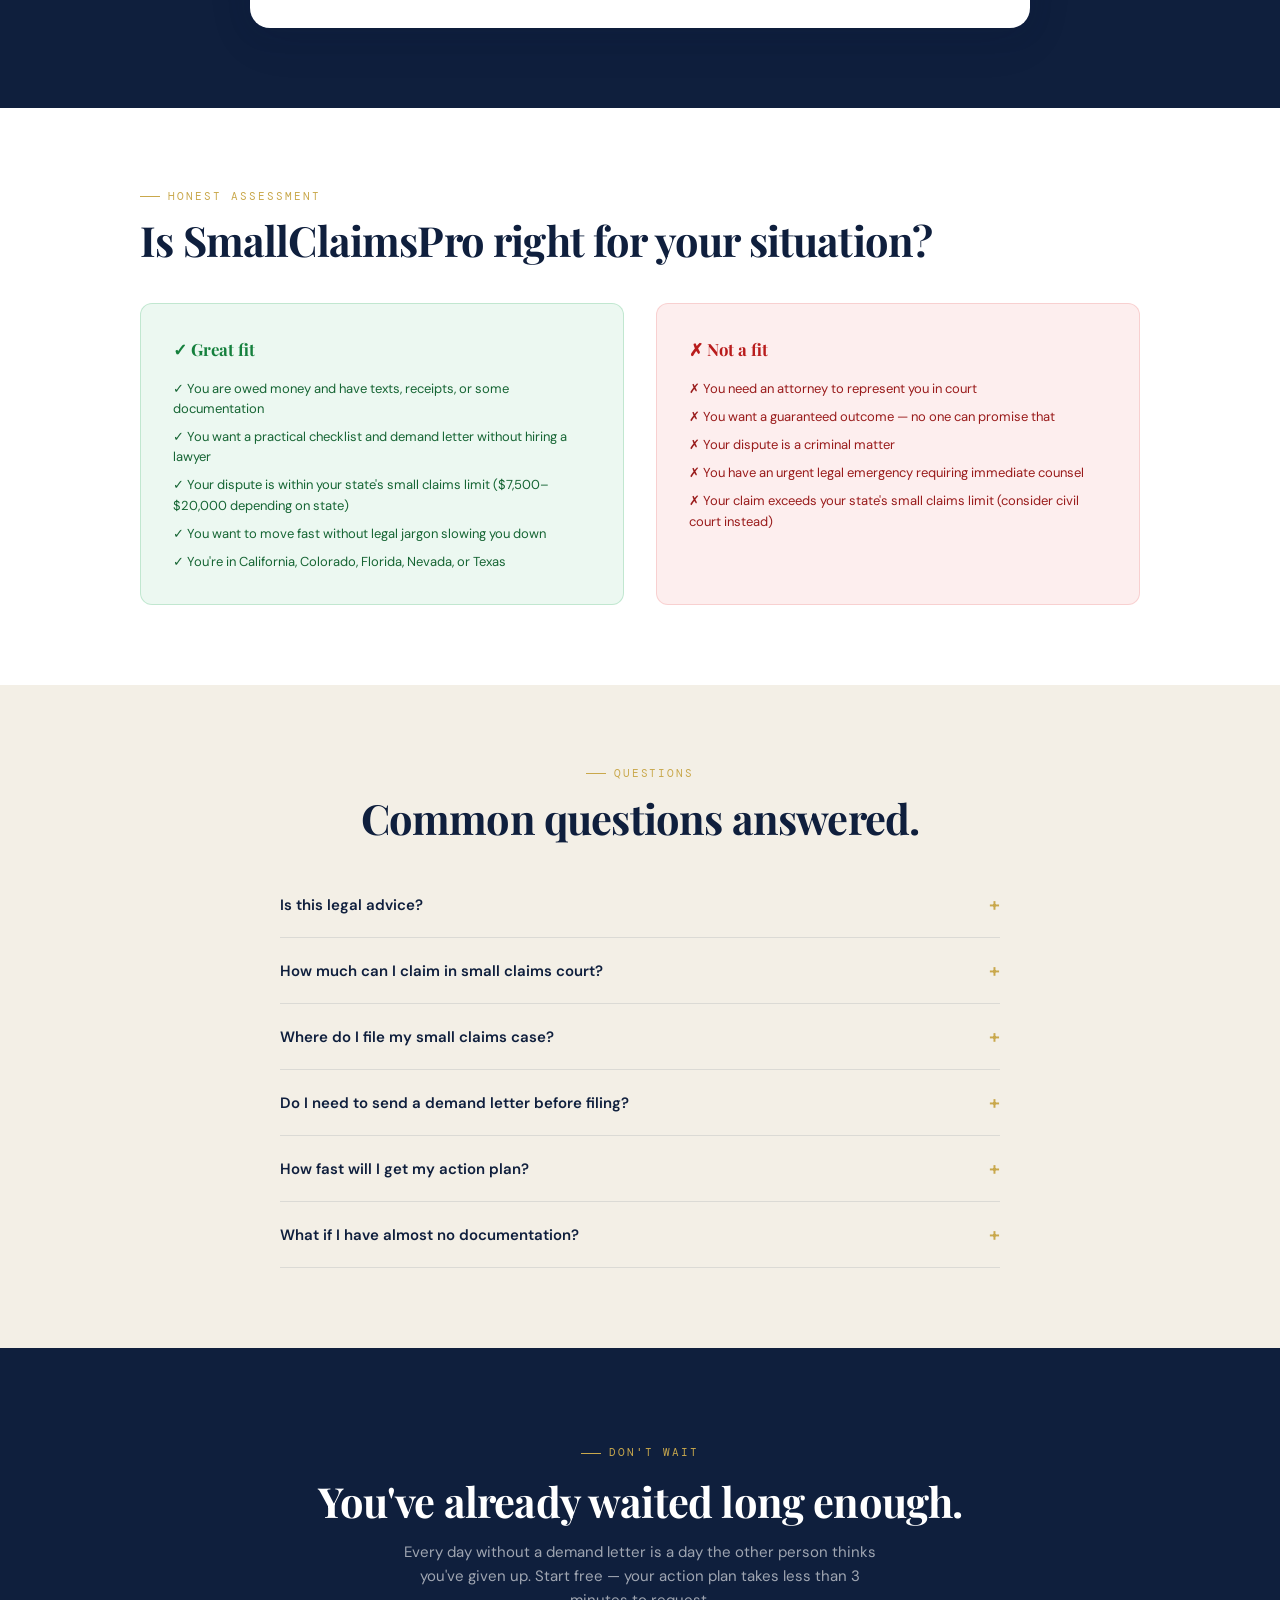
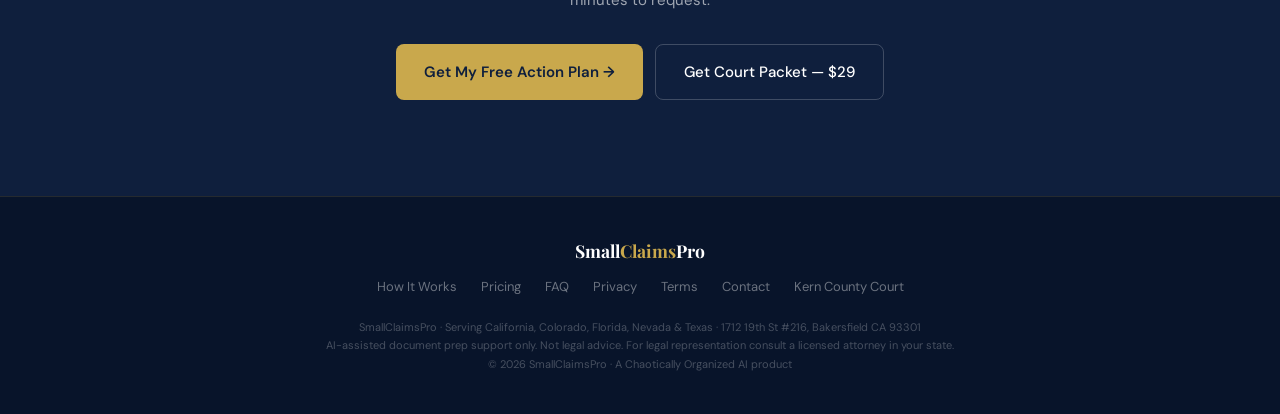
==== commit 4de6a5f9: "fix: clean up remaining CA-specific proof banner copy and state fallback - Proof banner: replace "Ke" ====
--- a/index.html
+++ b/index.html
@@ -395,9 +395,9 @@
     <div class="proof-divider"></div>
     <div class="proof-stat"><div class="proof-num">$29</div><div class="proof-lbl">Full court packet</div></div>
     <div class="proof-divider"></div>
-    <div class="proof-stat"><div class="proof-num">Kern Co.</div><div class="proof-lbl">Local filing guidance</div></div>
+    <div class="proof-stat"><div class="proof-num">5 States</div><div class="proof-lbl">CA · CO · FL · NV · TX</div></div>
     <div class="proof-divider"></div>
-    <div class="proof-stat"><div class="proof-num">No lawyer</div><div class="proof-lbl">Required in CA small claims</div></div>
+    <div class="proof-stat"><div class="proof-num">No lawyer</div><div class="proof-lbl">Required in most small claims courts</div></div>
   </div>
 </div>
 
@@ -764,7 +764,7 @@
     description: (formData.get('situation')||'').toString().trim(),
     consent: Boolean(consentEl && consentEl.checked),
     selectedTier: (formData.get('selected_tier')||'free').toString(),
-    state: (formData.get('state')||'CA').toString().toUpperCase().trim(),
+    state: (formData.get('state')||'').toString().toUpperCase().trim(),
     source: 'smallclaimspro-online-v2',
     createdAt: new Date().toISOString()
   };
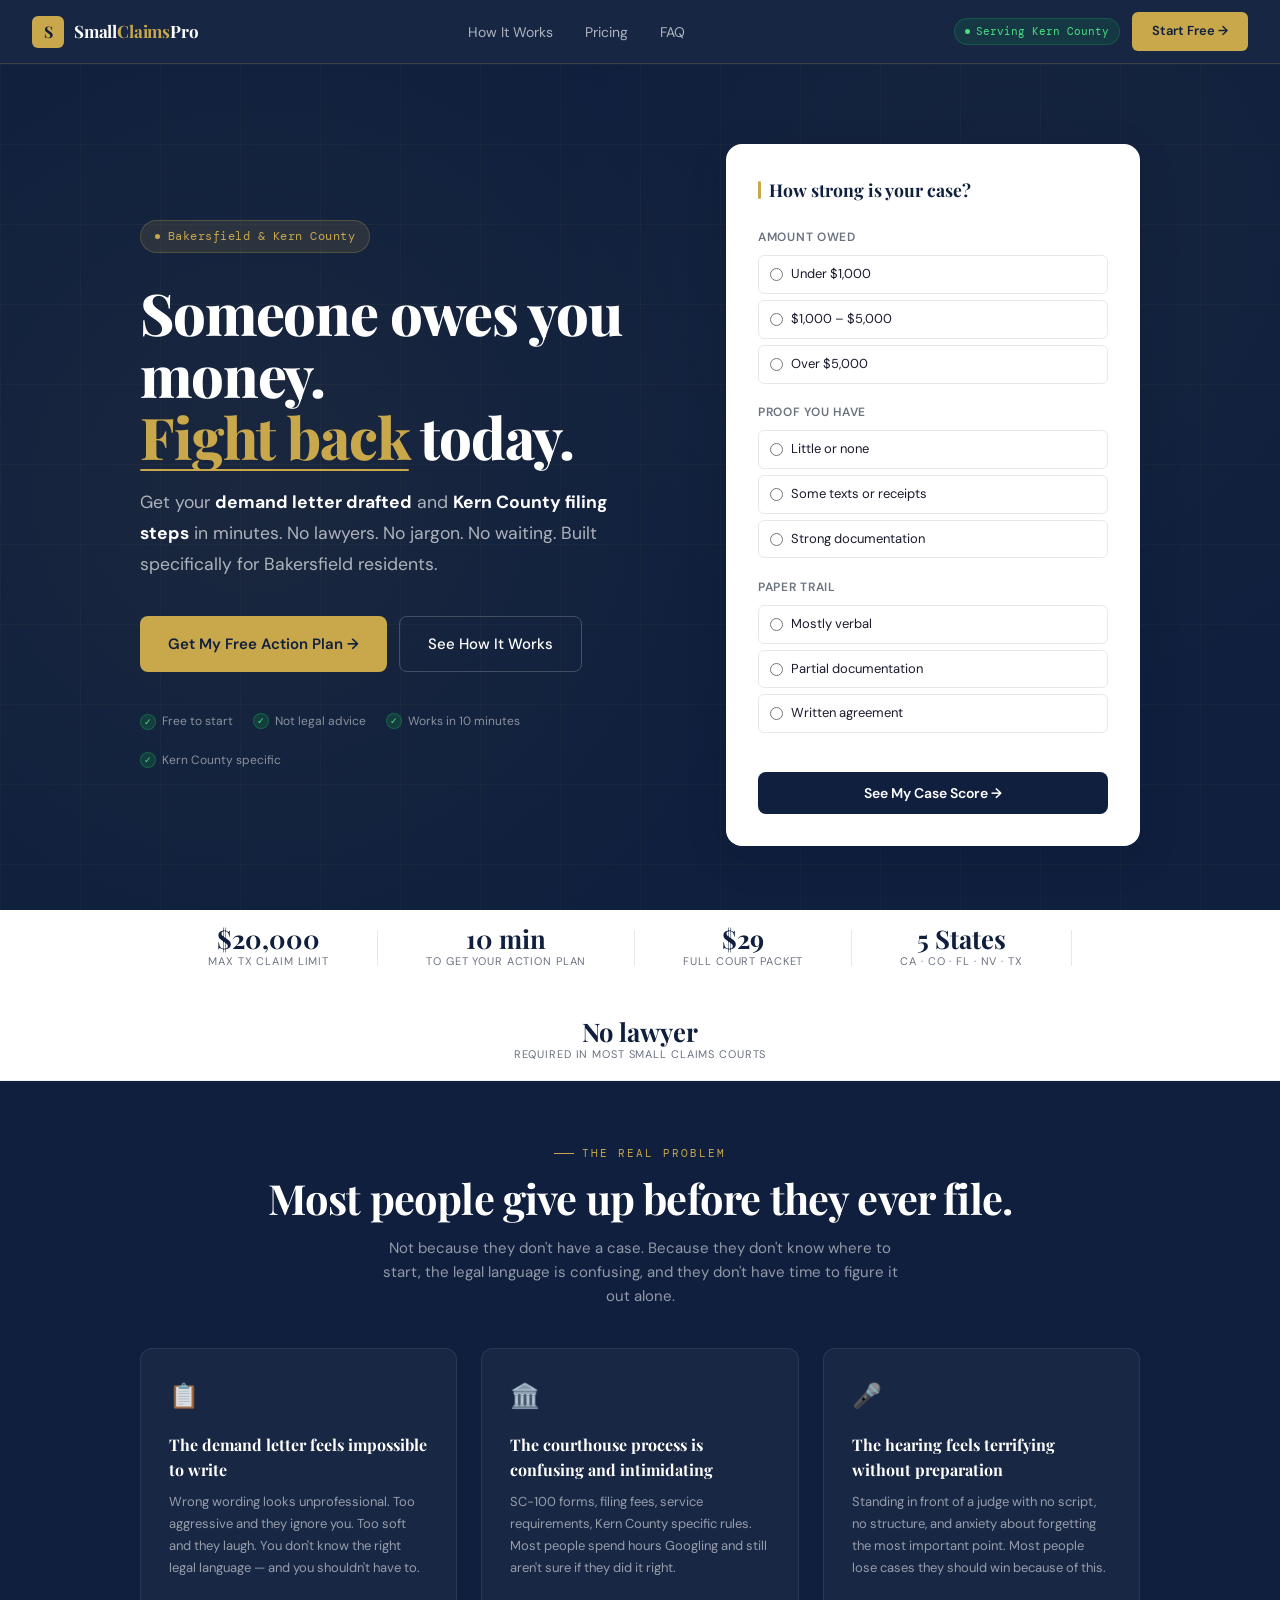
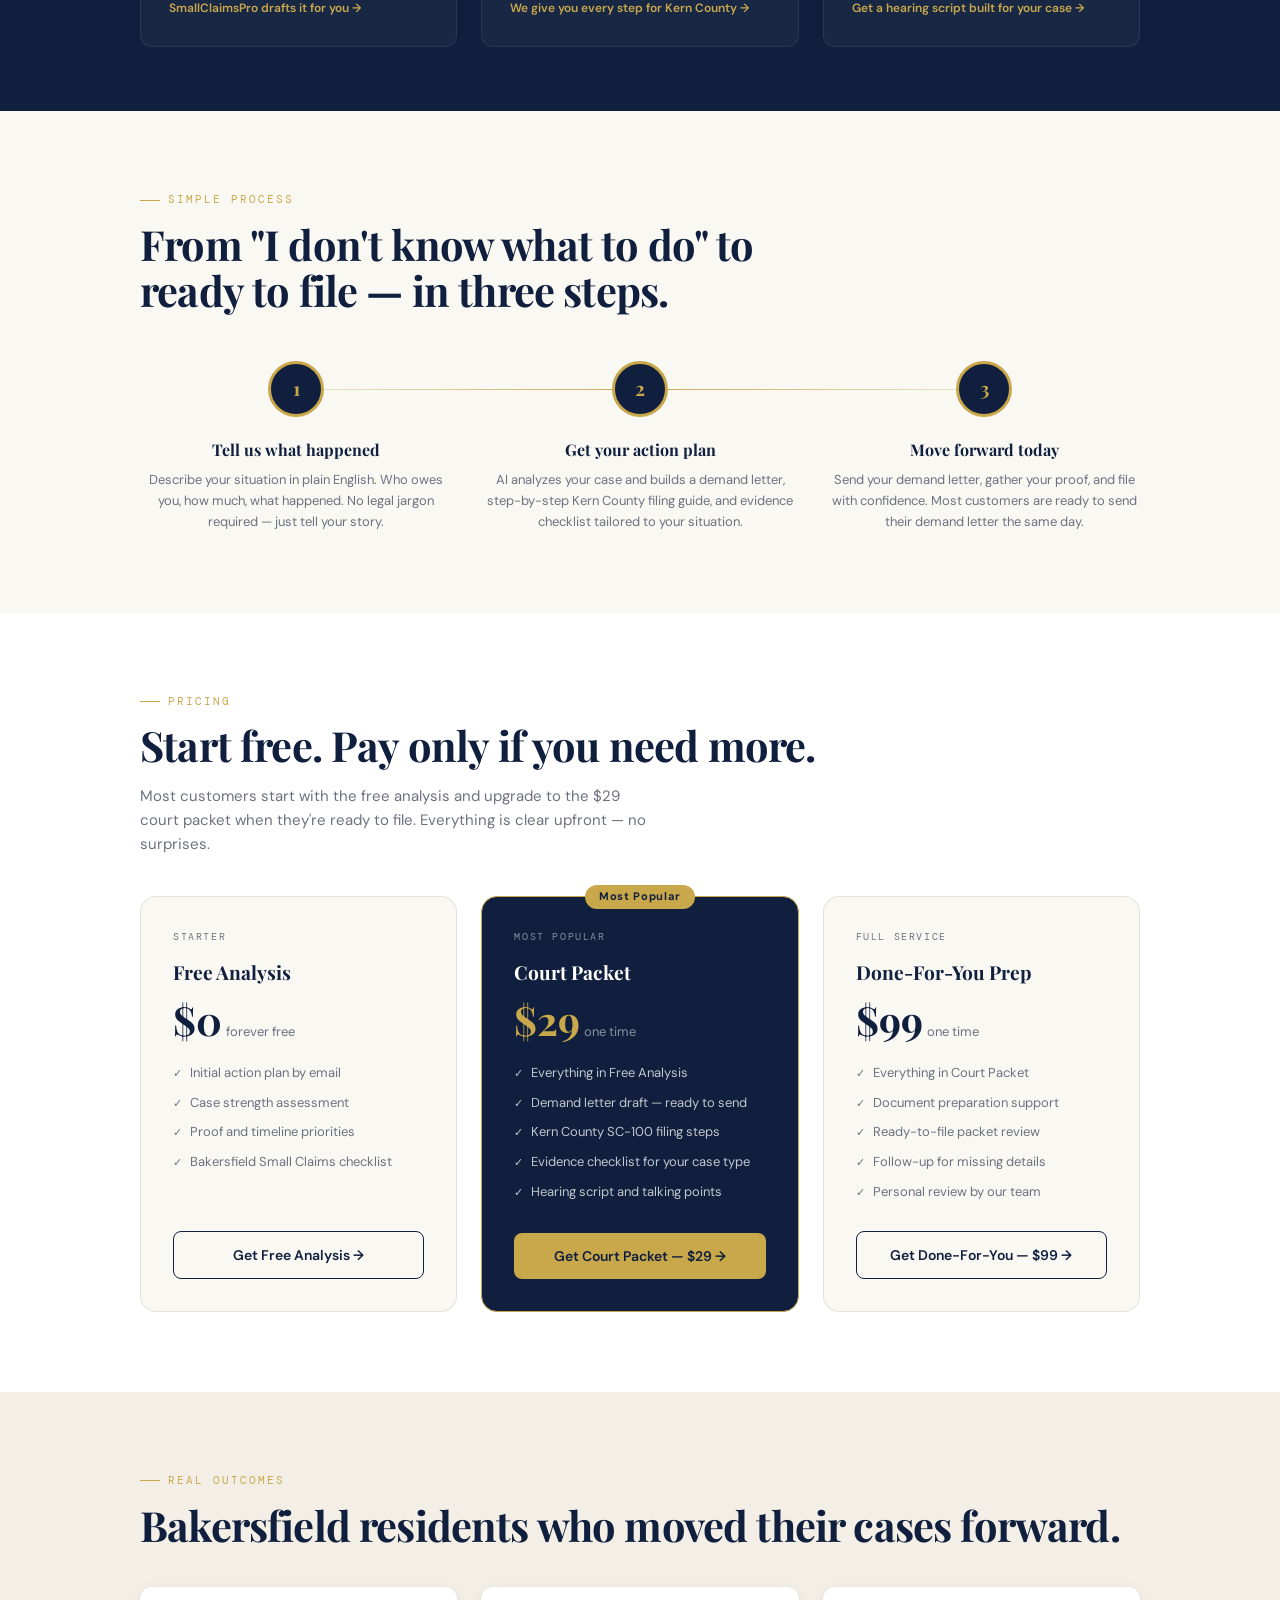
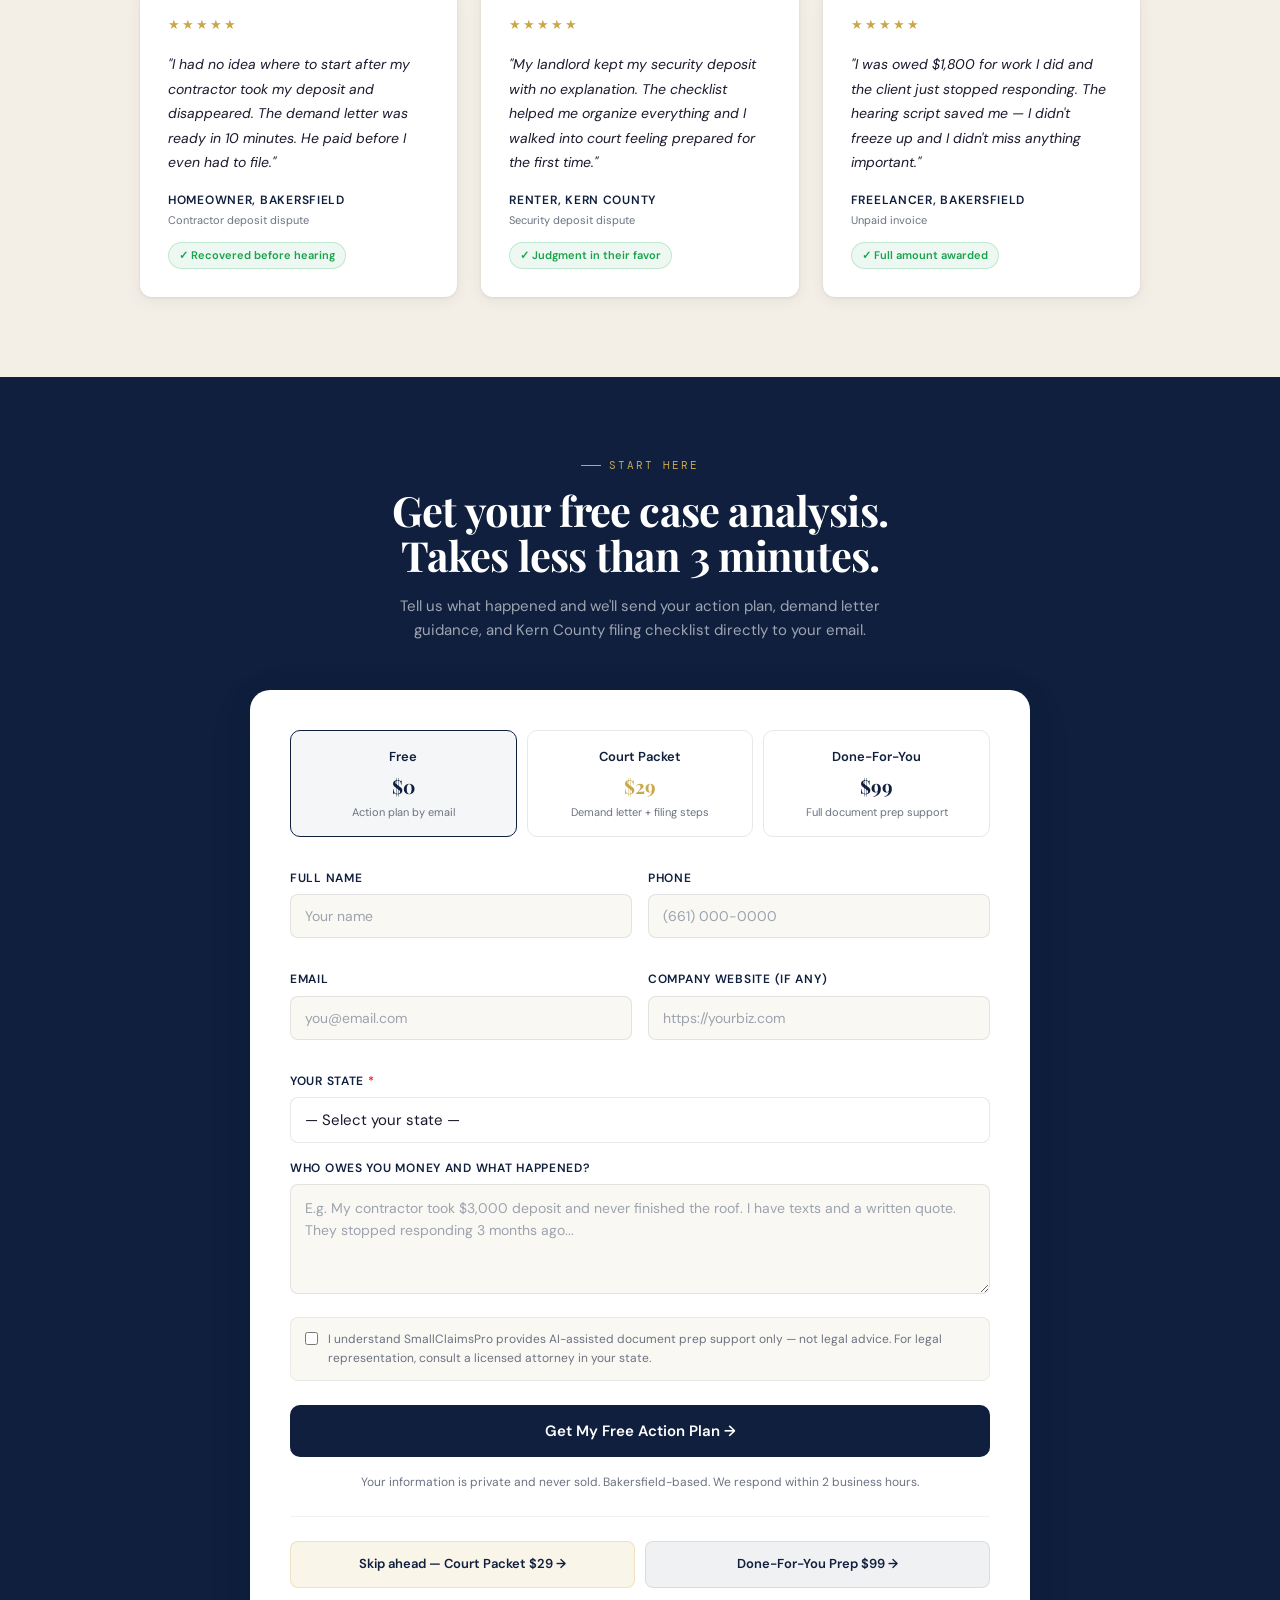
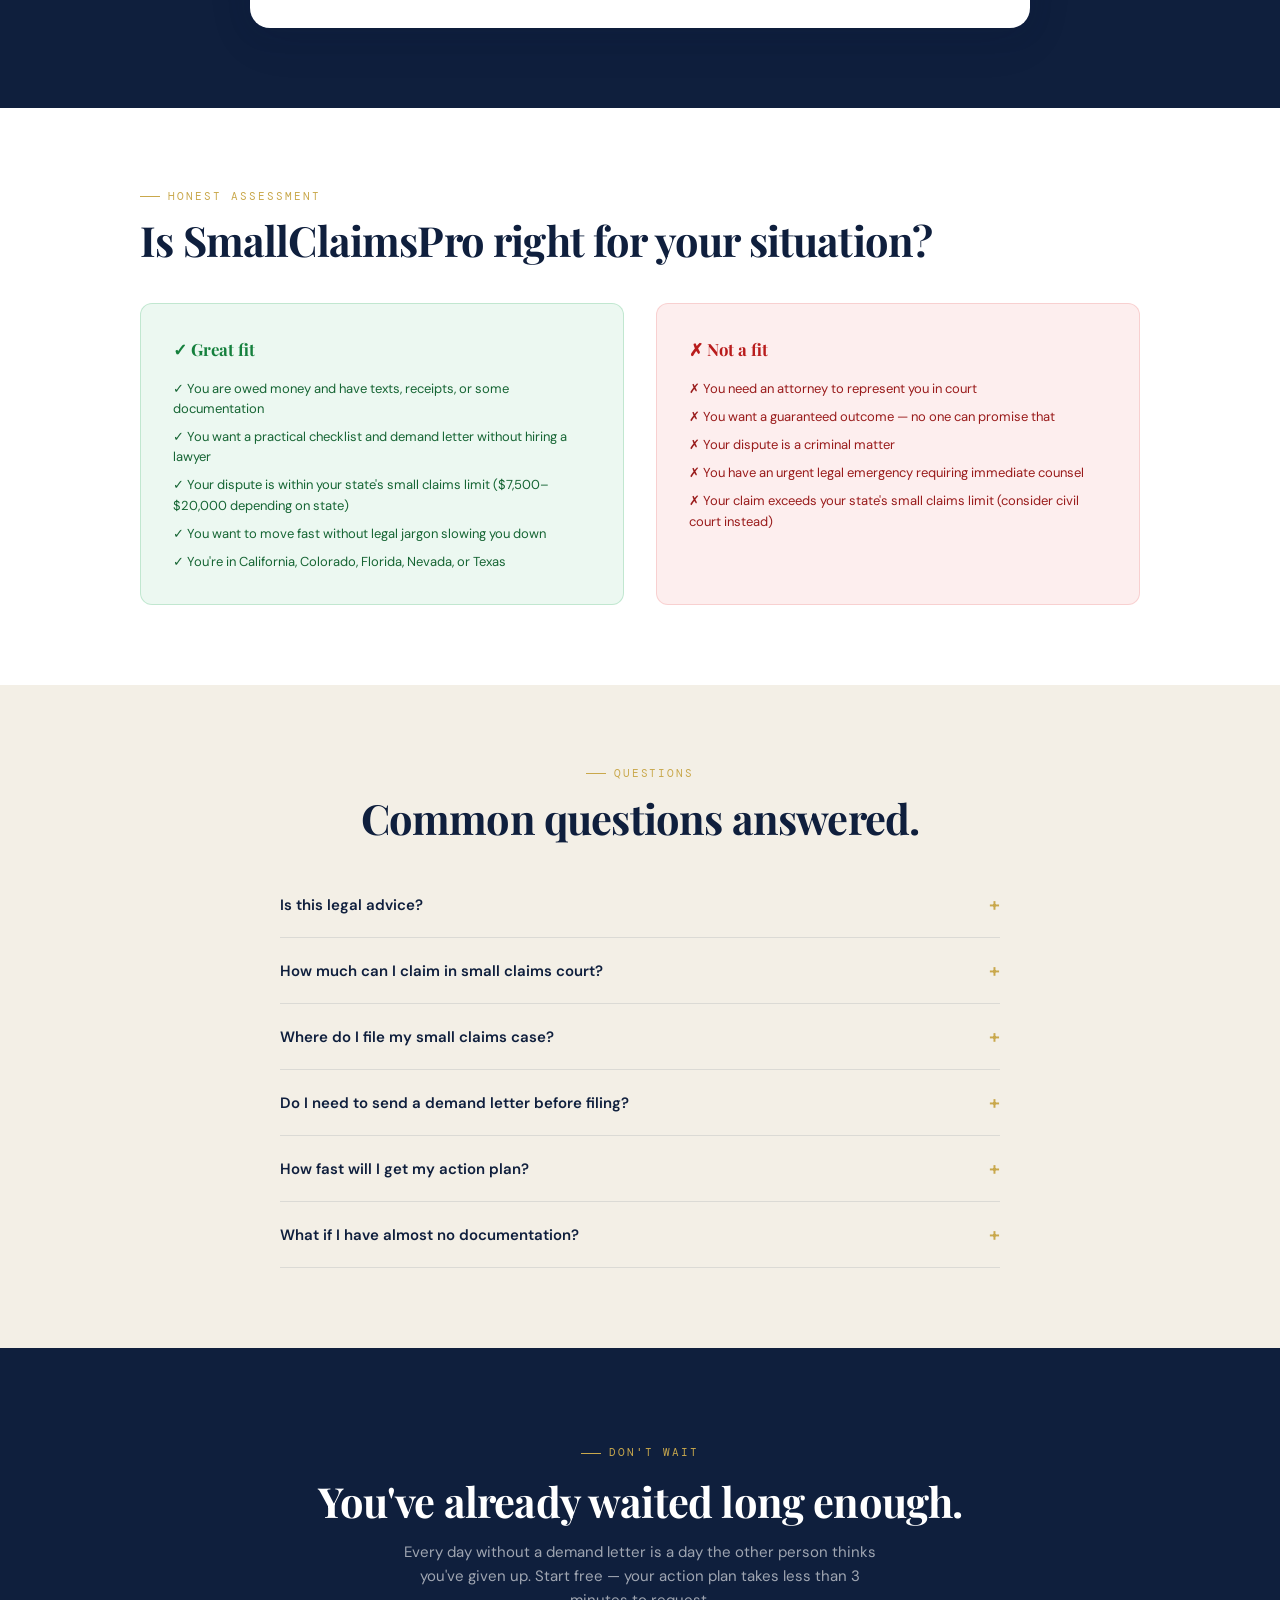
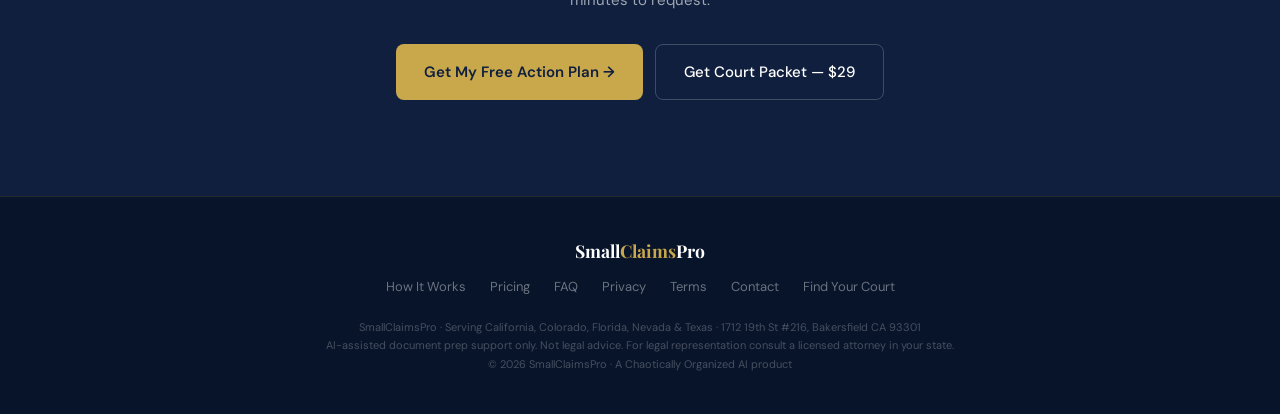
==== commit a15b0367: "fix: correct Nevada attorney rep claim, remove Kern County footer link - states.js: fix NV selfRepNo" ====
--- a/index.html
+++ b/index.html
@@ -658,7 +658,7 @@
     <div class="faq-list">
       <div class="faq-item">
         <button class="faq-q" onclick="toggleFaq(this)">Is this legal advice? <span class="faq-toggle">+</span></button>
-        <div class="faq-a"><div class="faq-a-inner">No. SmallClaimsPro provides AI-assisted educational information, templates, and document preparation support only. It is not a law firm and does not provide legal advice. If you need legal representation, consult a licensed attorney in your state. In many states (including California and Nevada), attorneys are prohibited from representing parties at small claims trials anyway — you're on your own in the courtroom regardless.</div></div>
+        <div class="faq-a"><div class="faq-a-inner">No. SmallClaimsPro provides AI-assisted educational information, templates, and document preparation support only. It is not a law firm and does not provide legal advice. If you need legal representation, consult a licensed attorney in your state. In California, attorneys are generally prohibited from representing parties at small claims trials. Rules vary by state — your action plan will include the relevant guidance for your jurisdiction.</div></div>
       </div>
       <div class="faq-item">
         <button class="faq-q" onclick="toggleFaq(this)">How much can I claim in small claims court? <span class="faq-toggle">+</span></button>
@@ -666,11 +666,11 @@
       </div>
       <div class="faq-item">
         <button class="faq-q" onclick="toggleFaq(this)">Where do I file my small claims case? <span class="faq-toggle">+</span></button>
-        <div class="faq-a"><div class="faq-a-inner">You file in the court for the county or precinct where the defendant lives or where the dispute occurred. Your action plan will include the specific court name, address, and website for your state. Filing fees typically range from $30–$100 depending on your state and claim amount. Court clerks are required to help you with procedural questions — don't hesitate to call them.</div></div>
+        <div class="faq-a"><div class="faq-a-inner">You file in the court for the county or precinct where the defendant lives or where the dispute occurred. Your action plan will include the specific court name, address, and website for your state. Filing fees typically range from $30–$300 depending on your state and claim amount. Court clerks are required to help you with procedural questions — don't hesitate to call them.</div></div>
       </div>
       <div class="faq-item">
         <button class="faq-q" onclick="toggleFaq(this)">Do I need to send a demand letter before filing? <span class="faq-toggle">+</span></button>
-        <div class="faq-a"><div class="faq-a-inner">California doesn't legally require a demand letter before filing small claims, but judges expect to see that you tried to resolve the dispute first. A certified demand letter strengthens your case significantly and often results in payment before you ever need to step into a courtroom. SmallClaimsPro drafts this letter for you.</div></div>
+        <div class="faq-a"><div class="faq-a-inner">None of our supported states legally require a demand letter before filing small claims — but judges in every state expect to see that you made a good-faith attempt to resolve the dispute first. A certified demand letter strengthens your case significantly and often results in payment before you ever need to step into a courtroom. SmallClaimsPro drafts this letter for you.</div></div>
       </div>
       <div class="faq-item">
         <button class="faq-q" onclick="toggleFaq(this)">How fast will I get my action plan? <span class="faq-toggle">+</span></button>
@@ -705,7 +705,7 @@
     <a href="https://smallclaimspro.online/privacy.html">Privacy</a>
     <a href="https://smallclaimspro.online/terms.html">Terms</a>
     <a href="https://smallclaimspro.online/contact.html">Contact</a>
-    <a href="https://www.kern.courts.ca.gov/divisions/small-claims" target="_blank">Kern County Court</a>
+    <a href="https://www.uscourts.gov/court-locator" target="_blank">Find Your Court</a>
   </div>
   <p>SmallClaimsPro · Serving California, Colorado, Florida, Nevada &amp; Texas · 1712 19th St #216, Bakersfield CA 93301<br>AI-assisted document prep support only. Not legal advice. For legal representation consult a licensed attorney in your state.<br>© 2026 SmallClaimsPro · A Chaotically Organized AI product</p>
 </footer>
